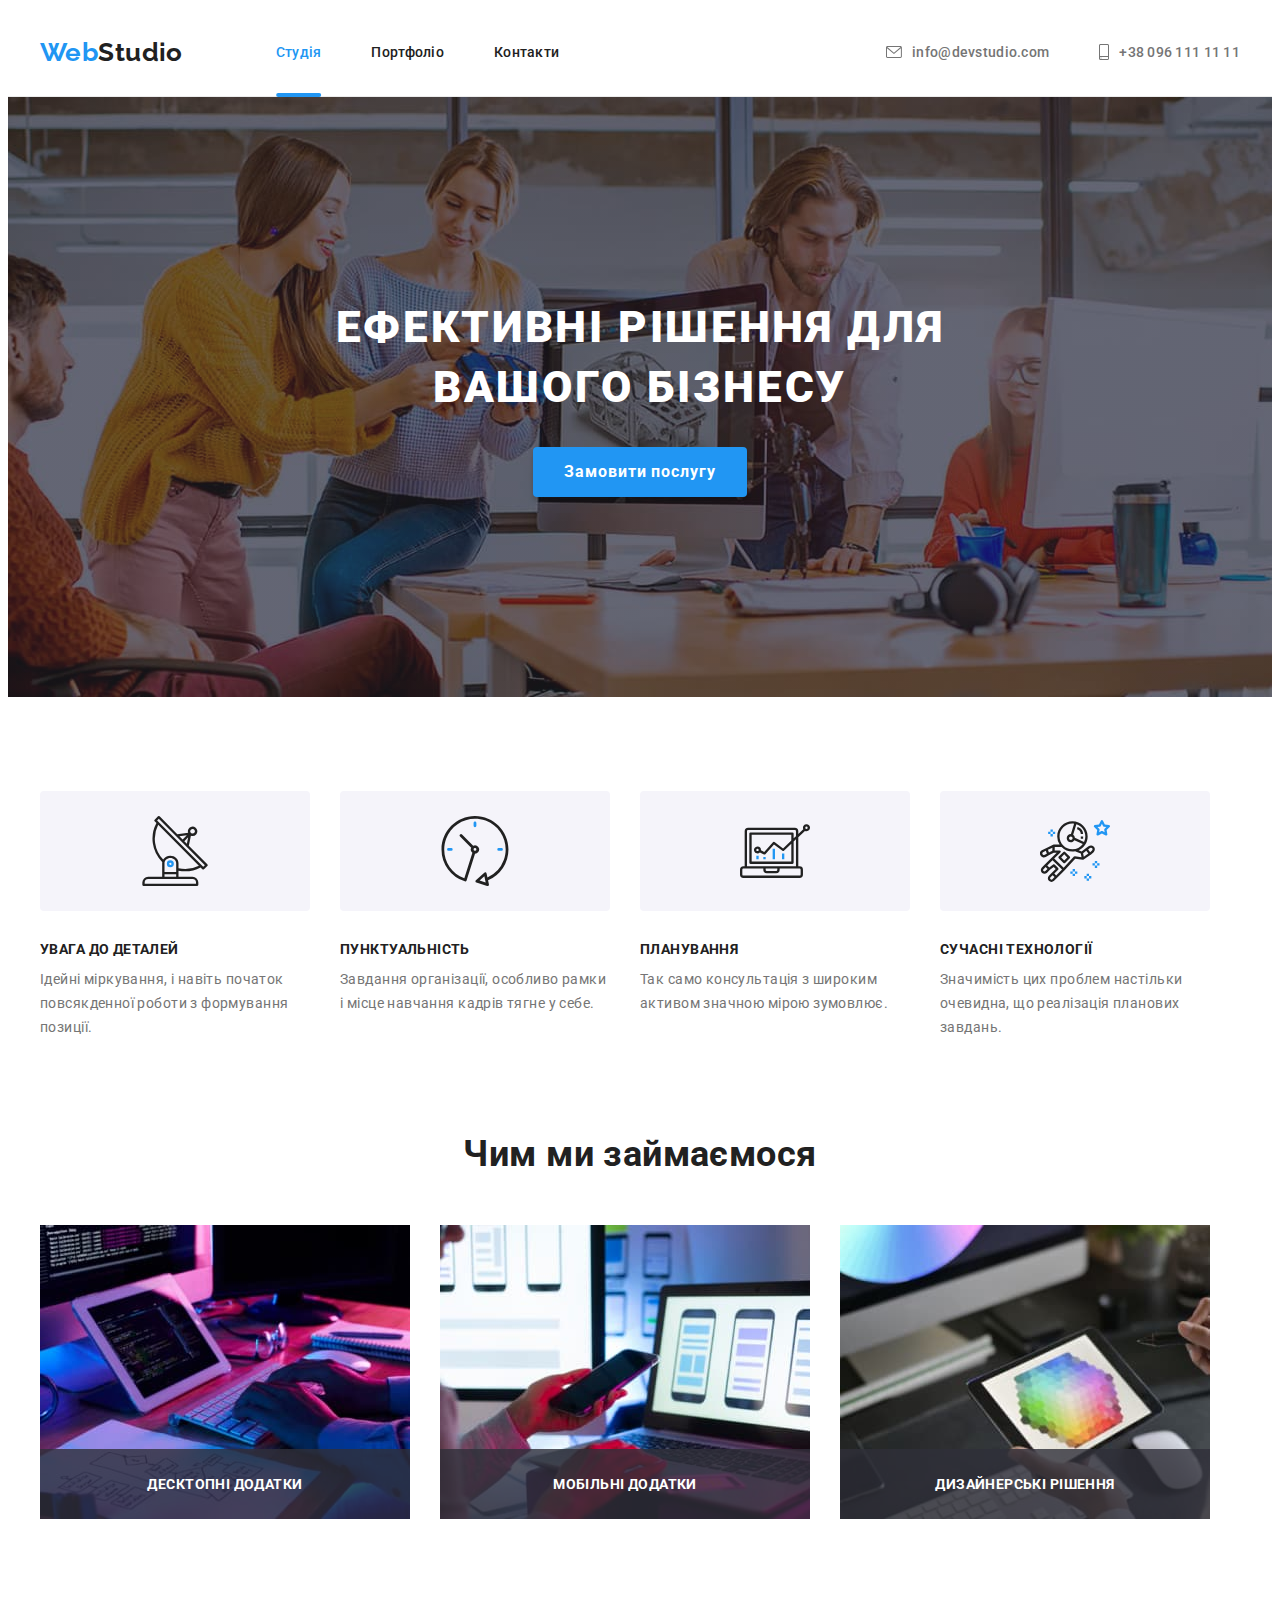
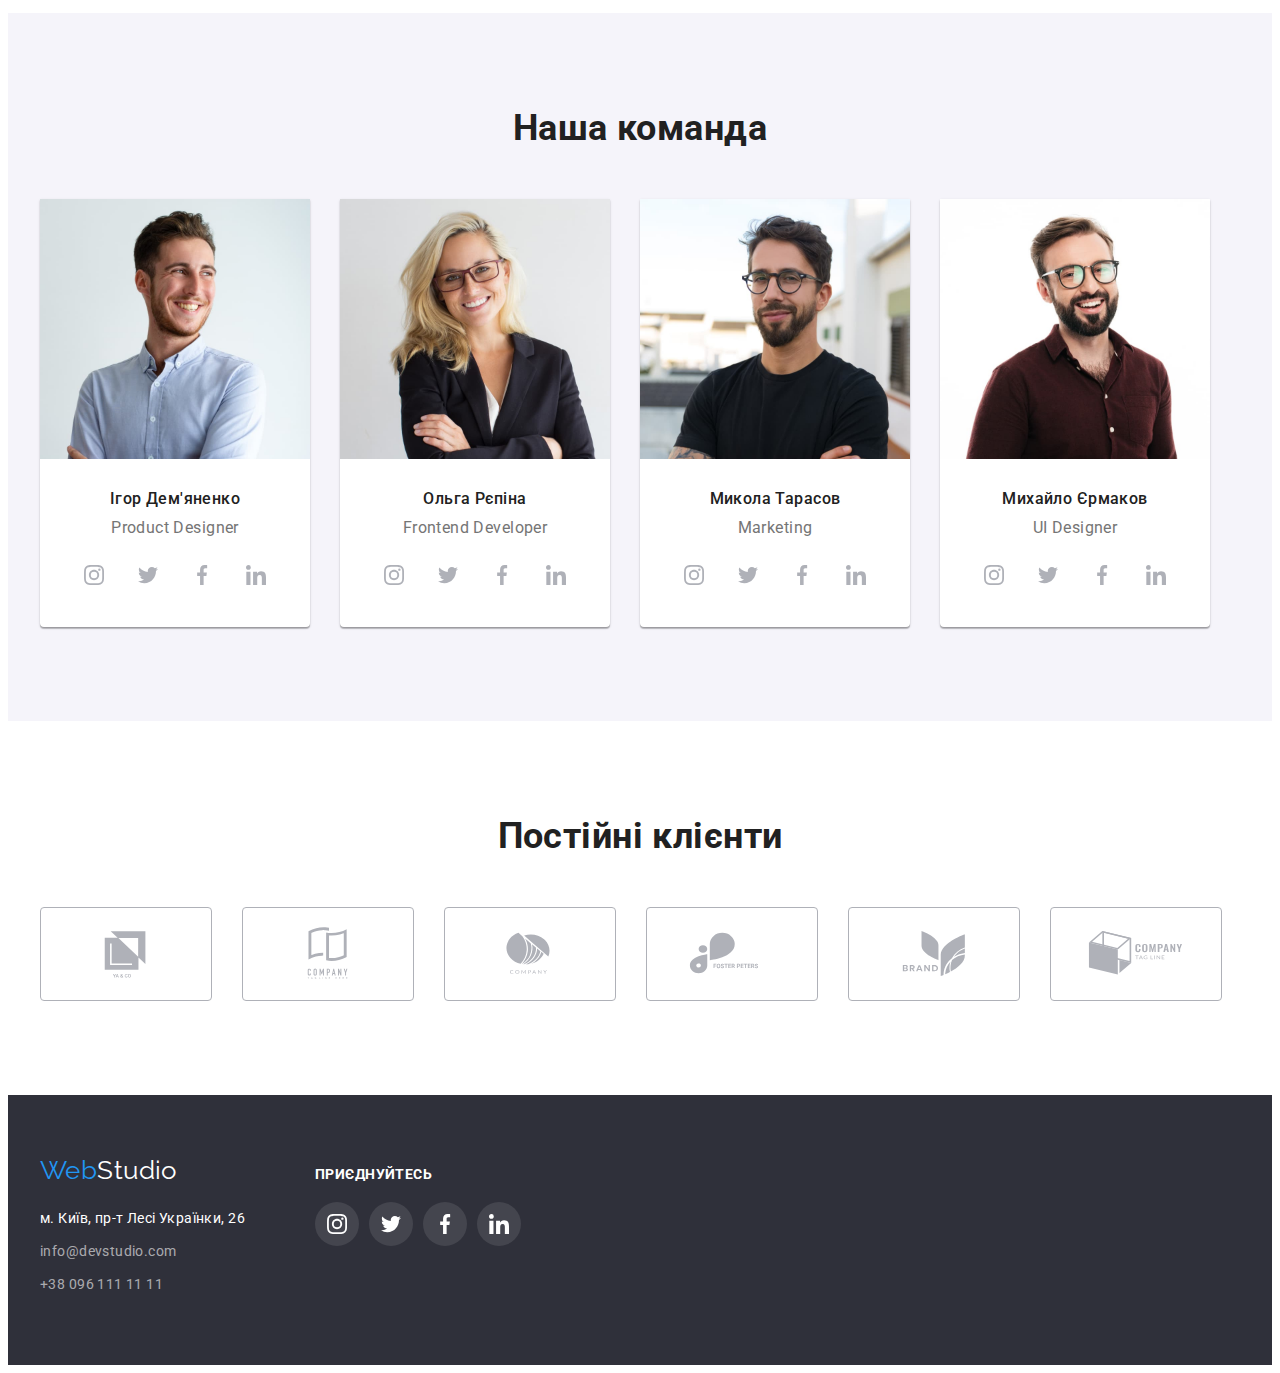
==== index.html @ 1e6fa910 "06hw" ====
<!DOCTYPE html>
<html lang="uk">
  <head>
    <meta charset="UTF-8" />
    <meta http-equiv="X-UA-Compatible" content="IE=edge" />
    <meta name="viewport" content="width=device-width, initial-scale=1.0" />
    <title>WebStudio</title>
    <link rel="preconnect" href="https://fonts.googleapis.com" />
    <link rel="preconnect" href="https://fonts.gstatic.com" crossorigin />
    <link
      href="https://fonts.googleapis.com/css2?family=Montserrat:wght@400;500;600&family=Raleway:wght@700&family=Roboto:wght@400;500;700;900&display=swap"
      rel="stylesheet"
    />
    <!---Modern-normalize---->
    <link
      rel="stylesheet"
      href="https://cdnjs.cloudflare.com/ajax/libs/modern-normalize/1.1.0/modern-normalize.min.css"
      integrity="sha512-wpPYUAdjBVSE4KJnH1VR1HeZfpl1ub8YT/NKx4PuQ5NmX2tKuGu6U/JRp5y+Y8XG2tV+wKQpNHVUX03MfMFn9Q=="
      crossorigin="anonymous"
      referrerpolicy="no-referrer"
    />
    <!----Castom styles---->
    <link rel="stylesheet" href="./css/style.css" />
  </head>
  <body>
    <header class="header">
      <div class="header-container container">
        <nav class="nav-container">
          <a href="./index.html" class="logo link">Web<span class="logo-header">Studio</span></a>
          <ul class="nav-header list">
            <li class="nav-item">
              <a href="./index.html" class="nav-link link alert">Студія</a>
            </li>
            <li class="nav-item"><a href="./portfolio.html" class="nav-link link">Портфоліо</a></li>
            <li class="nav-item"><a href="" class="nav-link link">Контакти</a></li>
          </ul>
        </nav>

        <ul class="nav-header list">
          <li>
            <a href="mailto:info@devstudio.com" class="contact-nav link link"
              ><svg class="header-icon" width="16" height="12">
                <use href="./images/icons.svg#icon-envelope-hover"></use></svg
              >info@devstudio.com</a
            >
          </li>
          <li>
            <a href="tel:+380961111111" class="contact-nav link"
              ><svg class="header-icon" width="10" height="16">
                <use href="./images/icons.svg#icon-smartphone"></use></svg
              >+38 096 111 11 11</a
            >
          </li>
        </ul>
      </div>
    </header>
    <main>
      <section class="section hero">
        <div class="container">
          <h1 class="hero-h">Ефективні рішення для вашого бізнесу</h1>
          <button type="button" class="header-btn" data-modal-open>Замовити послугу</button>
        </div>
      </section>
      <section class="section featore">
        <div class="container">
          <h2 hidden>особливості</h2>
          <ul class="featore-list list">
            <li>
              <div class="featore-svg-container">
                <svg class="featore-icon" width="70" height="70">
                  <use href="./images/icons.svg#icon-antenna-1"></use>
                </svg>
              </div>
              <h3 class="featore-title">УВАГА ДО ДЕТАЛЕЙ</h3>
              <p class="featore-text">
                Ідейні міркування, і навіть початок повсякденної роботи з формування позиції.
              </p>
            </li>
            <li>
              <div class="featore-svg-container">
                <svg class="featore-icon" width="70" height="70">
                  <use href="./images/icons.svg#icon-clock-1"></use>
                </svg>
              </div>
              <h3 class="featore-title">ПУНКТУАЛЬНІСТЬ</h3>
              <p class="featore-text">
                Завдання організації, особливо рамки і місце навчання кадрів тягне у себе.
              </p>
            </li>
            <li>
              <div class="featore-svg-container">
                <svg class="featore-icon" width="70" height="70">
                  <use href="./images/icons.svg#icon-diagram-1"></use>
                </svg>
              </div>
              <h3 class="featore-title">ПЛАНУВАННЯ</h3>
              <p class="featore-text">
                Так само консультація з широким активом значною мірою зумовлює.
              </p>
            </li>
            <li>
              <div class="featore-svg-container">
                <svg class="featore-icon" width="70" height="70">
                  <use href="./images/icons.svg#icon-astronaut-1"></use>
                </svg>
              </div>
              <h3 class="featore-title">СУЧАСНІ ТЕХНОЛОГІЇ</h3>
              <p class="featore-text">
                Значимість цих проблем настільки очевидна, що реалізація планових завдань.
              </p>
            </li>
          </ul>
        </div>
      </section>
      <section class="section about">
        <div class="container">
          <h2 class="section-title">Чим ми займаємося</h2>
          <ul class="nav-list list">
            <li class="section-gallery">
              <img src="./images/box1.jpg" alt="фото1комп" width="370" height="294" />
              <div class="overlay-list">
              <p class="overlay-team">Десктопні додатки</p>
              </div>
            </li>
            <li class="section-gallery">
              <img src="./images/box2.jpg" alt="фото2комп+телеф" width="370" height="294" />
              <div class="overlay-list">
                <p class="overlay-team">Мобільні додатки</p>
              </div>
            </li>
            <li class="section-gallery">
              <img src="./images/box3.jpg" alt="фото3планшет" width="370" height="294" />
              <div class="overlay-list">
              <p class="overlay-team">Дизайнерські рішення</p>
              </div>
            </li>
          </ul>
        </div>
      </section>
      <section class="section team">
        <div class="container">
          <h2 class="section-title">Наша команда</h2>
          <ul class="nav-list list">
            <li class="team-nav">
              <img src="./images/img2.jpg" alt="команда1ч" width="270" height="260" />
              <div class="team-list-text">
                <h3 class="team-title">Ігор Дем'яненко</h3>
                <p class="team-text" lang="en">Product Designer</p>
                <ul class="social list">
                  <li class="social-item">
                    <a
                      class="social-link link"
                      href=""
                      target="_blank"
                      rel="noopener noreferrer"
                      aria-label="іконка instagram"
                    >
                      <svg class="team-icon" width="20" height="20">
                        <use href="./images/icons.svg#icon-instagram-2"></use>
                      </svg>
                    </a>
                  </li>
                  <li class="social-item">
                    <a
                      class="social-link link"
                      href=""
                      target="_blank"
                      rel="noopener noreferrer"
                      aria-label="іконка twitter"
                    >
                      <svg class="team-icon" width="20" height="20">
                        <use href="./images/icons.svg#icon-twitter-1"></use>
                      </svg>
                    </a>
                  </li>
                  <li class="social-item">
                    <a
                      class="social-link link"
                      href=""
                      target="_blank"
                      rel="noopener noreferrer"
                      aria-label="іконка facebook"
                    >
                      <svg class="team-icon" width="20" height="20">
                        <use href="./images/icons.svg#icon-facebook-1"></use>
                      </svg>
                    </a>
                  </li>
                  <li class="social-item">
                    <a
                      class="social-link link"
                      href=""
                      target="_blank"
                      rel="noopener noreferrer"
                      aria-label="іконка linkedin"
                    >
                      <svg class="team-icon" width="20" height="20">
                        <use href="./images/icons.svg#icon-linkedin-1"></use>
                      </svg>
                    </a>
                  </li>
                </ul>
              </div>
            </li>
            <li class="team-nav">
              <img src="./images/img1.jpg" alt="комана2ж" width="270" height="260" />
              <div class="team-list-text">
                <h3 class="team-title">Ольга Рєпіна</h3>
                <p class="team-text" lang="en">Frontend Developer</p>
                <ul class="social list">
                  <li class="social-item">
                    <a
                      class="social-link link"
                      href=""
                      target="_blank"
                      rel="noopener noreferrer"
                      aria-label="іконка instagram"
                    >
                      <svg class="team-icon" width="20" height="20">
                        <use href="./images/icons.svg#icon-instagram-2"></use>
                      </svg>
                    </a>
                  </li>
                  <li class="social-item">
                    <a
                      class="social-link link"
                      href=""
                      target="_blank"
                      rel="noopener noreferrer"
                      aria-label="іконка twitter"
                    >
                      <svg class="team-icon" width="20" height="20">
                        <use href="./images/icons.svg#icon-twitter-1"></use>
                      </svg>
                    </a>
                  </li>
                  <li class="social-item">
                    <a
                      class="social-link link"
                      href=""
                      target="_blank"
                      rel="noopener noreferrer"
                      aria-label="іконка facebook"
                    >
                      <svg class="team-icon" width="20" height="20">
                        <use href="./images/icons.svg#icon-facebook-1"></use>
                      </svg>
                    </a>
                  </li>
                  <li class="social-item">
                    <a
                      class="social-link link"
                      href=""
                      target="_blank"
                      rel="noopener noreferrer"
                      aria-label="іконка linkedin"
                    >
                      <svg class="team-icon" width="20" height="20">
                        <use href="./images/icons.svg#icon-linkedin-1"></use>
                      </svg>
                    </a>
                  </li>
                </ul>
              </div>
            </li>
            <li class="team-nav">
              <img src="./images/img3.jpg" alt="команда3ч" width="270" height="260" />
              <div class="team-list-text">
                <h3 class="team-title">Микола Тарасов</h3>
                <p class="team-text" lang="en">Marketing</p>
                <ul class="social list">
                  <li class="social-item">
                    <a
                      class="social-link link"
                      href=""
                      target="_blank"
                      rel="noopener noreferrer"
                      aria-label="іконка instagram"
                    >
                      <svg class="team-icon" width="20" height="20">
                        <use href="./images/icons.svg#icon-instagram-2"></use>
                      </svg>
                    </a>
                  </li>
                  <li class="social-item">
                    <a
                      class="social-link link"
                      href=""
                      target="_blank"
                      rel="noopener noreferrer"
                      aria-label="іконка twitter"
                    >
                      <svg class="team-icon" width="20" height="20">
                        <use href="./images/icons.svg#icon-twitter-1"></use>
                      </svg>
                    </a>
                  </li>
                  <li class="social-item">
                    <a
                      class="social-link link"
                      href=""
                      target="_blank"
                      rel="noopener noreferrer"
                      aria-label="іконка facebook"
                    >
                      <svg class="team-icon" width="20" height="20">
                        <use href="./images/icons.svg#icon-facebook-1"></use>
                      </svg>
                    </a>
                  </li>
                  <li class="social-item">
                    <a
                      class="social-link link"
                      href=""
                      target="_blank"
                      rel="noopener noreferrer"
                      aria-label="іконка linkedin"
                    >
                      <svg class="team-icon" width="20" height="20">
                        <use href="./images/icons.svg#icon-linkedin-1"></use>
                      </svg>
                    </a>
                  </li>
                </ul>
              </div>
            </li>
            <li class="team-nav">
              <img src="./images/img.jpg" alt="команда4ч" width="270" height="260" />
              <div class="team-list-text">
                <h3 class="team-title">Михайло Єрмаков</h3>
                <p class="team-text" lang="en">UI Designer</p>
                <ul class="social list">
                  <li class="social-item">
                    <a
                      class="social-link link"
                      href=""
                      target="_blank"
                      rel="noopener noreferrer"
                      aria-label="іконка instagram"
                    >
                      <svg class="team-icon" width="20" height="20">
                        <use href="./images/icons.svg#icon-instagram-2"></use>
                      </svg>
                    </a>
                  </li>
                  <li class="social-item">
                    <a
                      class="social-link link"
                      href=""
                      target="_blank"
                      rel="noopener noreferrer"
                      aria-label="іконка twitter"
                    >
                      <svg class="team-icon" width="20" height="20">
                        <use href="./images/icons.svg#icon-twitter-1"></use>
                      </svg>
                    </a>
                  </li>
                  <li class="social-item">
                    <a
                      class="social-link link"
                      href=""
                      target="_blank"
                      rel="noopener noreferrer"
                      aria-label="іконка facebook"
                    >
                      <svg class="team-icon" width="20" height="20">
                        <use href="./images/icons.svg#icon-facebook-1"></use>
                      </svg>
                    </a>
                  </li>
                  <li class="social-item">
                    <a
                      class="social-link link"
                      href=""
                      target="_blank"
                      rel="noopener noreferrer"
                      aria-label="іконка linkedin"
                    >
                      <svg class="team-icon" width="20" height="20">
                        <use href="./images/icons.svg#icon-linkedin-1"></use>
                      </svg>
                    </a>
                  </li>
                </ul>
              </div>
            </li>
          </ul>
        </div>
      </section>
      <section class="constant">
        <div class="container">
          <h2 class="constant-title">Постійні клієнти</h2>
          <ul class="constant-list list">
            <li class="item">
              <a
                href=""
                class="constant-link link"
                target="_blank"
                rel="noopener noreferrer"
                aria-label="іконка YA & CO"
                ><svg class="constant-icon" width="106" height="60">
                  <use href="./images/icons.svg#icon-Logo-1"></use></svg
              ></a>
            </li>
            <li class="item">
              <a
                href=""
                class="constant-link link"
                target="_blank"
                rel="noopener noreferrer"
                aria-label="іконка company"
                ><svg class="constant-icon" width="106" height="60">
                  <use href="./images/icons.svg#icon-Logo-2"></use></svg
              ></a>
            </li>
            <li class="item">
              <a
                href=""
                class="constant-link link"
                target="_blank"
                rel="noopener noreferrer"
                aria-label="іконка company"
                ><svg class="constant-icon" width="106" height="60">
                  <use href="./images/icons.svg#icon-Logo-3"></use></svg
              ></a>
            </li>
            <li class="item">
              <a
                href=""
                class="constant-link link"
                target="_blank"
                rel="noopener noreferrer"
                aria-label="іконка FOSTER PETERS"
                ><svg class="constant-icon" width="106" height="60">
                  <use href="./images/icons.svg#icon-Logo-4"></use></svg
              ></a>
            </li>
            <li class="item">
              <a
                href=""
                class="constant-link link"
                target="_blank"
                rel="noopener noreferrer"
                aria-label="іконка brand"
                ><svg class="constant-icon" width="106" height="60">
                  <use href="./images/icons.svg#icon-Logo-5"></use></svg
              ></a>
            </li>
            <li class="item">
              <a
                href=""
                class="constant-link link"
                target="_blank"
                rel="noopener noreferrer"
                aria-label="іконка company"
                ><svg class="constant-icon" width="106" height="60">
                  <use href="./images/icons.svg#icon-Logo-6"></use></svg
              ></a>
            </li>
          </ul>
        </div>
      </section>
    </main>

    <footer class="footer">
      <div class="container footer-container">
        <div class="footer-left-container">
        <a class="footer-logo link" href="./index.html"
          >Web<span class="logo-footer">Studio</span></a>
        <address>
          <ul class="list list-footer">
            <li class="footre-items">
              <a
                class="contact-gps link"
                href="https://www.google.com/maps/place/%D0%B1%D1%83%D0%BB.+%D0%9B%D0%B5%D1%81%D0%B8+%D0%A3%D0%BA%D1%80%D0%B0%D0%B8%D0%BD%D0%BA%D0%B8,+26,+%D0%9A%D0%B8%D0%B5%D0%B2,+02000/@50.4265807,30.5361971,17z/data=!3m1!4b1!4m5!3m4!1s0x40d4cf0e033ecbe9:0x57a4dffefec77da0!8m2!3d50.4265807!4d30.5383858"
                target="_blank"
                rel="noopener noreferrer"
                >м. Київ, пр-т Лесі Українки, 26</a
              >
            </li>
            <li class="footre-items">
              <a href="mailto:info@devstudio.com" class="contact-link link">info@devstudio.com</a>
            </li>
            <li class="footre-items">
              <a href="tel:+380961111111" class="contact-link link">+38 096 111 11 11</a>
            </li>
          </ul>
          </div>
          <div class="footer-nav">
            <p class="text">ПРИЄДНУЙТЕСЬ</p>
            <ul class="list footer-social">
              <li class="social-box">
                <a
                  class="social-nav link"
                  href=""
                  target="_blank"
                  rel="noopener noreferrer"
                  aria-label="іконка instagram"
                >
                  <svg class="footer-team-icon" width="20" height="20">
                    <use href="./images/icons.svg#icon-instagram-2"></use>
                  </svg>
                </a>
              </li>
              <li class="social-box">
                <a
                  class="social-nav link"
                  href=""
                  target="_blank"
                  rel="noopener noreferrer"
                  aria-label="іконка twitter"
                >
                  <svg class="footer-team-icon" width="20" height="20">
                    <use href="./images/icons.svg#icon-twitter-1"></use>
                  </svg>
                </a>
              </li>
              <li class="social-box">
                <a
                  class="social-nav link"
                  href=""
                  target="_blank"
                  rel="noopener noreferrer"
                  aria-label="іконка facebook"
                >
                  <svg class="footer-team-icon" width="20" height="20">
                    <use href="./images/icons.svg#icon-facebook-1"></use>
                  </svg>
                </a>
              </li>
              <li class="social-box">
                <a
                  class="social-nav link"
                  href=""
                  target="_blank"
                  rel="noopener noreferrer"
                  aria-label="іконка linkedin"
                >
                  <svg class="footer-team-icon" width="20" height="20">
                    <use href="./images/icons.svg#icon-linkedin-1"></use>
                  </svg>
                </a>
              </li>
            </ul>
            </address>
          </div>
      </div>
    </footer>

    <!---Modal-windov-->
    <div class="backdrop is-hidden" data-modal>
      <div class="modal">
        <button class="modal-btn" data-modal-close>
          <svg class="icon-modal" width="18" height="18">
            <use href="./images/icons.svg#icon-close-black"></use>
          </svg>
        </button>
        <strong>Залиште свої дані, ми вам передзвонимо</strong>
        <form class="modal-form" name="modal_form">
<div class="modal-form-group" role="group">
  <label class="modal-form-label" for="user_name">Ім'я</label>
  <div class="modal-form-wrapper">
    <input class="modal-form-field" type="text" name="user_name" id="user_name">
    <svg class="modal-form-icon" width="18" height="18">
      <use href="./images/icons.svg#icon-person-black-18dp-1"></use>
    </svg>
  </div>

   <label class="modal-form-label" for="user_phone">Телефон</label>
  <div class="modal-form-wrapper">
    <input class="modal-form-field" type="tel" name="user_phone" id="user_phone">
    <svg class="modal-form-icon" width="18" height="18">
      <use href="./images/icons.svg#icon-phone-black-18dp-1"></use>
    </svg>
  </div>

   <label class="modal-form-label" for="user_mail">Пошта</label>
  <div class="modal-form-wrapper">
    <input class="modal-form-field" type="text" name="user_mail" id="user_mail">
    <svg class="modal-form-icon" width="18" height="18">
      <use href="./images/icons.svg#icon-email-black-18dp-1"></use>
    </svg>
  </div>

   <label class="modal-form-label" for="user_message">Коментар</label>
 <textarea class="modal-form-message" name="user_message" id="user_message"  rows="6"></textarea>
</div>
<div role="group">
  <input class="modal-form-checkbox" type="checkbox" id="user_agreement">
  <label for="user_agreemen">Погоджуюся з розсилкою та приймаю <a href=""> Умови договору</a></label>
</div>
<button class="modal-form-btn" type="submit">Відправити</button>
        </form>
        </div>
    </div>
    <script src="./js/modal.js"></script>
  </body>
</html>
---- css/style.css ----
:root {
  --link-focus-color: #2196f3;
  --text-paragraf-color: #757575;
  --text-fon-white-color: #ffffff;
  --text-title-color: #212121;

  --indent: 30px;
  --items: 3;
}

body {
  font-family: 'Roboto', sans-serif;
  font-size: 14px;
  background-color: var(--text-fon-white-color);
  color: var(--text-title-color);
  letter-spacing: 0.03em;
}
/* ------------------card set---------------- */
.card-set {
  display: flex;
  flex-wrap: wrap;
  gap: var(--indent);
}
.card-set-indent {
  flex-basis: calc((100% - var(--indent) * (var(--items) - 1)) / var(--items));
}

/* ------------------reset start---------------- */
h1,
h2,
h3,
h4,
h5,
h6,
p,
ul {
  margin: 0;
}
.list {
  list-style: none;
  margin: 0;
  padding: 0;
}

.link {
  text-decoration: none;
  color: currentColor;
}
img {
  display: block;
  max-width: 100%;
  height: auto;
}
.container {
  width: 1200px;
  padding: 0 15px;
  margin: 0 auto;
}
.section {
  padding-top: 94px;
  padding-bottom: 94px;
}

/* ------------------reset end---------------- */

/* ------------------HAEDER---------------- */
.header-container {
  align-items: center;
  display: flex;
  justify-content: space-between;
}
.header {
  border-bottom: 1px solid #ececec;
}

.nav-list {
  display: flex;
  gap: 30px;
}
.nav-header {
  display: flex;
  gap: 50px;
}
.nav-container {
  display: flex;
  align-items: center;
}
.logo {
  margin-right: 93px;
  font-family: 'Raleway';
  font-weight: 700;
  font-size: 26px;
  line-height: calc(16 / 12);
  color: var(--link-focus-color);
}

.logo-header {
  color: var(--text-title-color);
}
.nav-item {
  font-weight: 500;
  line-height: 1.33;
  letter-spacing: 0.02em;
  color: var(--text-title-color);
}
.nav-link {
  position: relative;
  display: block;
  padding-top: 32px;
  padding-bottom: 32px;
  font-weight: 500;
  line-height: 1.33;
  letter-spacing: 0.02em;
  color: var(--text-title-color);
  transition-property: color;
  transition-duration: 250ms;
  transition-timing-function: cubic-bezier(0.4, 0, 0.2, 1);
}
.alert {
  color: var(--link-focus-color);
}
.nav-link::after {
  content: '';
  position: absolute;
  transform: translateX(-50%) scaleX(0.3);
  left: 50%;

  display: block;
  width: 100%;
  height: 4px;
  border-radius: 2px;
  bottom: -4px;

  background: var(--link-focus-color);
  opacity: 0;
  transition-property: var(--link-focus-color);
  transition-duration: 250ms;
  transition-timing-function: cubic-bezier(0.4, 0, 0.2, 1);
}
.nav-link:hover,
.nav-link:focus {
  color: var(--link-focus-color);
}
.nav-link:hover:after,
.nav-link:focus:after {
  transform: translateX(-50%) scaleX(1);
  opacity: 1;
}
.contact-nav {
  display: flex;
  align-items: center;
  font-weight: 500;
  line-height: calc(24 / 14);
  letter-spacing: 0.02em;
  text-decoration: none;
  color: var(--text-paragraf-color);
  padding-top: 32px;
  padding-bottom: 32px;
  transition-property: color;
  transition-duration: 250ms;
  transition-timing-function: cubic-bezier(0.4, 0, 0.2, 1);
}

.contact-nav:hover,
.contact-nav:focus {
  color: var(--link-focus-color);
}
.alert::after {
  color: var(--link-focus-color);

  position: absolute;
  transform: translateX(-50%);
  left: 50%;

  display: block;
  width: 100%;
  height: 4px;
  border-radius: 2px;
  bottom: -4px;

  background: var(--link-focus-color);
  opacity: 1;
}
.header-icon {
  margin-right: 10px;
  fill: currentColor;
}
/* ------------------HAEDER---------------- */

/* ------------------hero---------------- */
.hero {
  padding-top: 200px;
  padding-bottom: 200px;
  background-image: linear-gradient(to right, rgba(47, 48, 58, 0.4), rgba(47, 48, 58, 0.4)),
    url(../images/Img\ 10.jpg);
  background-position: center;
  background-repeat: no-repeat;
  background-color: rgba(47, 48, 58, 0.4);
  max-width: 1600px;
  margin: 0 auto;
}
.hero-h {
  margin: 0 auto;
  text-align: center;
  width: 696px;
  margin-bottom: 30px;
  font-weight: 900;
  font-size: 44px;
  line-height: calc(60 / 44);
  text-align: center;
  letter-spacing: 0.06em;
  text-transform: uppercase;
  color: var(--text-fon-white-color);
}
.header-btn {
  display: block;
  margin: 0 auto;
  align-items: center;
  padding: 5px 31px;
  font-family: inherit;
  font-weight: 700;
  font-size: 16px;
  line-height: calc(30 / 12);
  letter-spacing: 0.06em;
  color: var(--text-fon-white-color);
  cursor: pointer;
  background-color: var(--link-focus-color);
  box-shadow: 0px 4px 4px rgba(0, 0, 0, 0.15);
  border-radius: 4px;
  border: none;
  cursor: pointer;
}

/* ------------------hero---------------- */

/* ------------------featore ---------------- */

.featore {
  padding-bottom: 0px;
}
.featore-list {
  display: flex;
  gap: 30px;
}
.featore-title {
  margin-bottom: 10px;
  width: 270px;
  line-height: calc(16 / 14);
  text-transform: uppercase;
  font-size: 14px;
  color: var(--text-title-color);
}
.featore-text {
  width: 270px;
  line-height: calc(24 / 14);
  color: var(--text-paragraf-color);
}
.featore-svg-container {
  display: flex;
  justify-content: center;
  align-items: center;
  height: 120px;
  margin-bottom: 30px;
  background: #f5f4fa;
  border-radius: 4px;
}

/* ------------------featore ---------------- */

/* -----------------section-title ---------------- */

.nav-list {
  gap: 30px;
}
.section-title {
  margin-bottom: 50px;
  font-size: 36px;
  line-height: calc(42 / 36);
  text-align: center;
  color: var(--text-title-color);
}
.section-gallery {
  position: relative;
}
.overlay-list {
  position: absolute;
  width: 100%;
  height: 70px;
  bottom: 0;

  background: rgba(47, 48, 58, 0.8);
}
.overlay-team {
  padding-top: 27px;
  padding-bottom: 27px;
  font-weight: 700;
  font-size: 14px;
  line-height: calc(16 / 14);
  text-align: center;
  text-transform: uppercase;
  color: var(--text-fon-white-color);
}
/* ------------------section-title---------------- */

/* ------------------team ---------------- */
.team-list-text {
  padding-top: 30px;
  padding-bottom: 30px;
}
.team-title {
  margin-bottom: 10px;
  justify-content: center;
  font-weight: 500;
  font-size: 16px;
  line-height: calc(19 / 16);
  text-align: center;
  color: var(--text-title-color);
}
.team-text {
  justify-content: center;
  font-size: 16px;
  line-height: calc(19 / 16);
  text-align: center;
  color: var(--text-paragraf-color);
}
.team-nav {
  background: #ffffff;

  box-shadow: 0px 1px 3px rgba(0, 0, 0, 0.12), 0px 1px 1px rgba(0, 0, 0, 0.14),
    0px 2px 1px rgba(0, 0, 0, 0.2);
  border-radius: 0px 0px 4px 4px;
}
.team {
  background: #f5f4fa;
}
.social {
  display: flex;
  justify-content: center;
  align-items: center;
  gap: 10px;
  margin-top: 16px;
}
.social-link {
  display: flex;
  align-items: center;
  justify-content: center;
  width: 44px;
  height: 44px;
  border-radius: 50%;
  color: #afb1b8;
  background-color: var(--text-fon-white-color);
  outline: none;
  transition-property: color, background-color;
  transition-duration: 250ms;
  transition-timing-function: cubic-bezier(0.4, 0, 0.2, 1);
}
.team-icon {
  fill: currentColor;
}
.social-link:hover,
.social-link:focus {
  color: var(--text-fon-white-color);
  background-color: var(--link-focus-color);
}
/* ------------------team ---------------- */
/* -----------------constant ---------------- */
.constant {
  padding: 94px 0;
}
.constant-title {
  margin-bottom: 50px;
  font-size: 36px;
  line-height: calc(42 / 36);
  text-align: center;
  color: var(--text-title-color);
}
.constant-list {
  display: flex;
  gap: 30px;
}
.constant-link {
  display: flex;
  justify-content: center;
  align-items: center;
  width: 100%;
  height: 100%;
  width: 170px;
  height: 92px;
  color: #afb1b8;
  border: 1px solid #afb1b8;
  border-radius: 4px;
  transition-property: color, border;
  transition-duration: 250ms, 250ms;
  transition-timing-function: cubic-bezier(0.4, 0, 0.2, 1);
}
.constant-icon {
  fill: currentColor;
}

.constant-link:hover,
.constant-link:focus {
  border: 1px solid var(--link-focus-color);
  color: var(--link-focus-color);
}
/* -----------------constant ---------------- */

/* ------------------footer---------------- */
.footer {
  padding-top: 60px;
  padding-bottom: 60px;
  background-color: #2f303a;
}

.footer-left-container {
  margin-right: 70px;
}

.footer-logo {
  display: block;
  margin-bottom: 20px;
  font-family: 'Raleway';
  font-size: 26px;
  line-height: calc(31 / 26);
  color: var(--link-focus-color);
}
.logo-footer {
  width: 145px;
  color: var(--text-fon-white-color);
}
.footre-items {
  margin-bottom: 9px;
}

.contact-gps {
  display: block;
  font-style: normal;
  line-height: 24px;
  color: var(--text-fon-white-color);
}
.contact-link {
  display: block;
  font-style: normal;
  line-height: calc(24 / 14);
  text-decoration: none;
  color: rgba(255, 255, 255, 0.6);
  transition-property: color;
  transition-duration: 250ms;
  transition-timing-function: cubic-bezier(0.4, 0, 0.2, 1);
}
.contact-link:hover,
.contact-link:focus {
  color: var(--link-focus-color);
}
.text {
  margin-bottom: 20px;
  display: flex;
  font-weight: 700;
  font-size: 14px;
  line-height: calc(16 / 14);
  text-transform: uppercase;
  color: var(--text-fon-white-color);
  font-style: normal;
}
.social-nav {
  display: flex;
  justify-content: center;
  align-items: center;
  width: 100%;
  height: 100%;
  border-radius: 50%;
  outline: none;
  color: var(--text-fon-white-color);
  background: rgba(255, 255, 255, 0.1);
  transition-property: background-color;
  transition-duration: 250ms;
  transition-timing-function: cubic-bezier(0.4, 0, 0.2, 1);
}
.social-box {
  width: 44px;
  height: 44px;
}
.footer-team-icon {
  fill: currentColor;
}
.footer-social {
  display: flex;
  justify-content: center;
  align-items: center;
  gap: 10px;
}
.footer-container {
  display: flex;
  align-items: baseline;
}
.social-nav:hover,
.social-nav:focus {
  color: var(--text-fon-white-color);
  background-color: #2196f3;
}

/* ------------------footer---------------- */

/* ------------------Modal-windov---------------- */
.backdrop {
  position: fixed;
  width: 100%;
  height: 100%;
  left: 0;
  top: 0;
  background-color: rgba(0, 0, 0, 0, 0.2);
  backdrop-filter: blur(2px);
  transition-property: opacity, visibility;
  transition-duration: 250ms;
  transition-timing-function: cubic-bezier(0.4, 0, 0.2, 1);
}
.backdrop.is-hidden {
  opacity: 0;
  visibility: hidden;
  pointer-events: none;
}
.modal {
  position: absolute;
  top: 50%;
  left: 50%;
  transform: translateX(-50%) translateY(-50%);

  width: 528px;
  min-height: 581px;
  background: var(--text-fon-white-color);
  box-shadow: 0px 1px 3px rgba(0, 0, 0, 0.12), 0px 1px 1px rgba(0, 0, 0, 0.14),
    0px 2px 1px rgba(0, 0, 0, 0.2);
  border-radius: 4px;
}
.backdrop.is-hidden .modal {
  opacity: 0;
  transform: translateX(-50%) translateY(-70%);
}
.modal-btn {
  position: absolute;
  top: 8px;
  right: 8px;

  padding: 0;
  display: inline-flex;
  align-items: center;
  justify-content: center;
  width: 30px;
  height: 30px;
  border-radius: 50%;
  background: var(--text-fon-white-color);
  border: 1px solid rgba(0, 0, 0, 0.1);
  cursor: pointer;
}
.icon-modal {
  fill: currentColor;
}

/* ------------------Modal-windov---------------- */

/* ------------------portfolio-hero---------------- */

.portfolio-btn {
  min-width: 23px;
  min-height: 38px;

  display: inline-block;
  padding: 6px 25px;
  font-family: inherit;
  font-weight: 500;
  font-size: 16px;
  line-height: calc(26 / 16);
  text-align: center;
  color: var(--text-title-color);
  border-radius: 4px;
  cursor: pointer;
  border: none;
  transition-property: color, background-color, box-shadow;
  transition-duration: 250ms;
  transition-timing-function: cubic-bezier(0.4, 0, 0.2, 1);
}
.portfolio-btn:hover,
.portfolio-btn:focus {
  color: var(--text-fon-white-color);
  background-color: var(--link-focus-color);
  box-shadow: 0px 3px 1px rgba(0, 0, 0, 0.1), 0px 1px 2px rgba(0, 0, 0, 0.08),
    0px 2px 2px rgba(0, 0, 0, 0.12);
}
.portfolio-list {
  display: flex;
  gap: 8px;
  justify-content: center;
  margin-bottom: 50px;
}
.progecr-list {
  display: flex;
  flex-wrap: wrap;
  gap: 30px;
}

/* ------------------progecr---------------- */
.progecr-list-text {
  background: var(--text-fon-white-color);
  border: 1px solid #eeeeee;
  border-top: none;
  padding: 20px 24px;
}
.team-thumb {
  position: relative;
  overflow: hidden;
}
.overlay {
  position: absolute;
  top: 0;
  left: 0;
  transform: translateY(100%);
  opacity: 0;

  width: 370px;
  height: 294px;
  padding-top: 63px;
  padding-bottom: 63px;
  padding-left: 24px;
  padding-right: 24px;
  display: flex;
  align-items: center;

  font-size: 18px;
  line-height: calc(28 / 18);
  letter-spacing: 0.03em;
  color: var(--text-fon-white-color);
  background-color: rgba(33, 150, 243, 0.9);

  transition-property: transform, opacity;
  transition-duration: 250ms;
  transition-timing-function: cubic-bezier(0.4, 0, 0.2, 1);
  user-select: none;
}
.progect-box:hover .overlay {
  transform: translateY(0);
  opacity: 1;
}
.project-title {
  margin-bottom: 4px;
  font-size: 18px;
  line-height: calc(36 / 18);
  letter-spacing: 0.06em;
  color: var(--text-title-color);
}
.project-teax {
  font-size: 16px;
  line-height: calc(30 / 16);
  color: var(--text-paragraf-color);
}
.progect-box {
  display: block;
  text-decoration: none;
  transition-property: box-shadow;
  transition-duration: 250ms;
  transition-timing-function: cubic-bezier(0.4, 0, 0.2, 1);
}
.progect-box:hover,
.progect-box:focus {
  box-shadow: 0px 1px 1px rgba(0, 0, 0, 0.12), 0px 4px 4px rgba(0, 0, 0, 0.06),
    1px 4px 6px rgba(0, 0, 0, 0.16);
}
/* ------------------progecr---------------- */
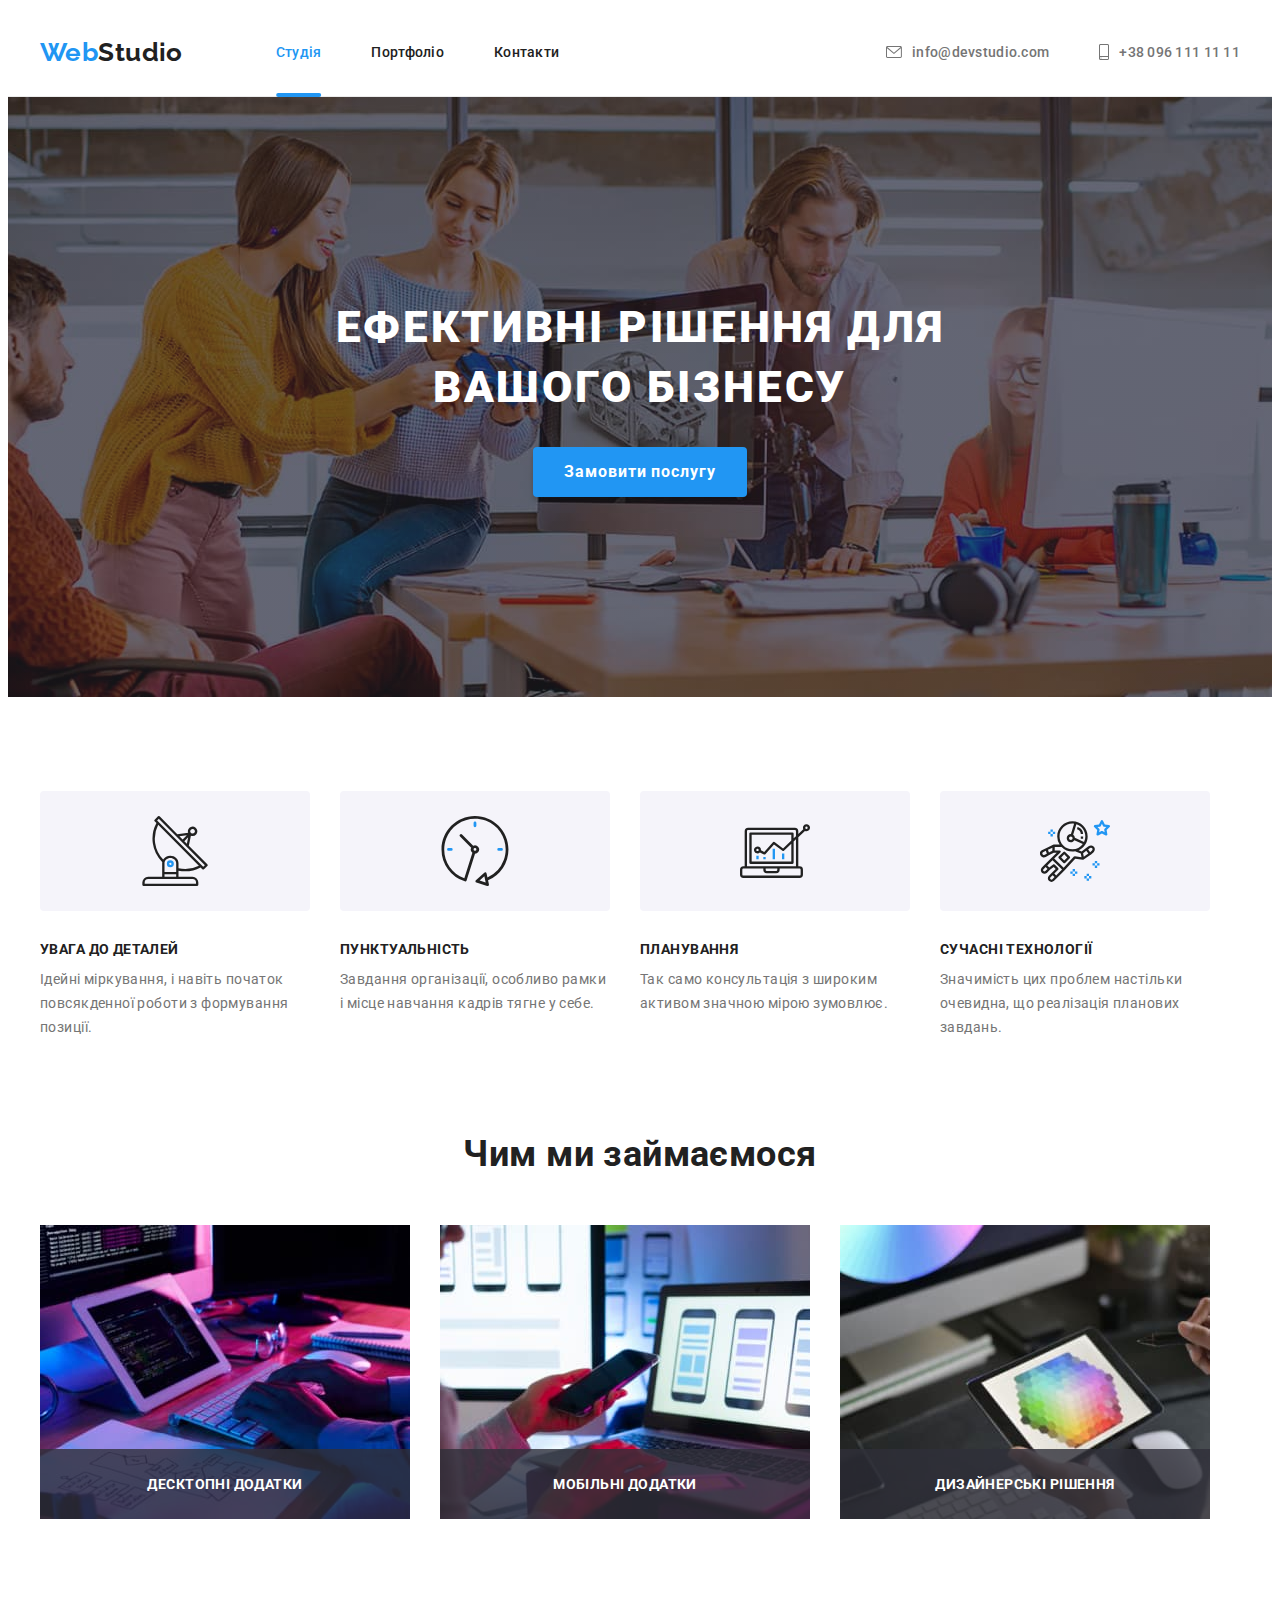
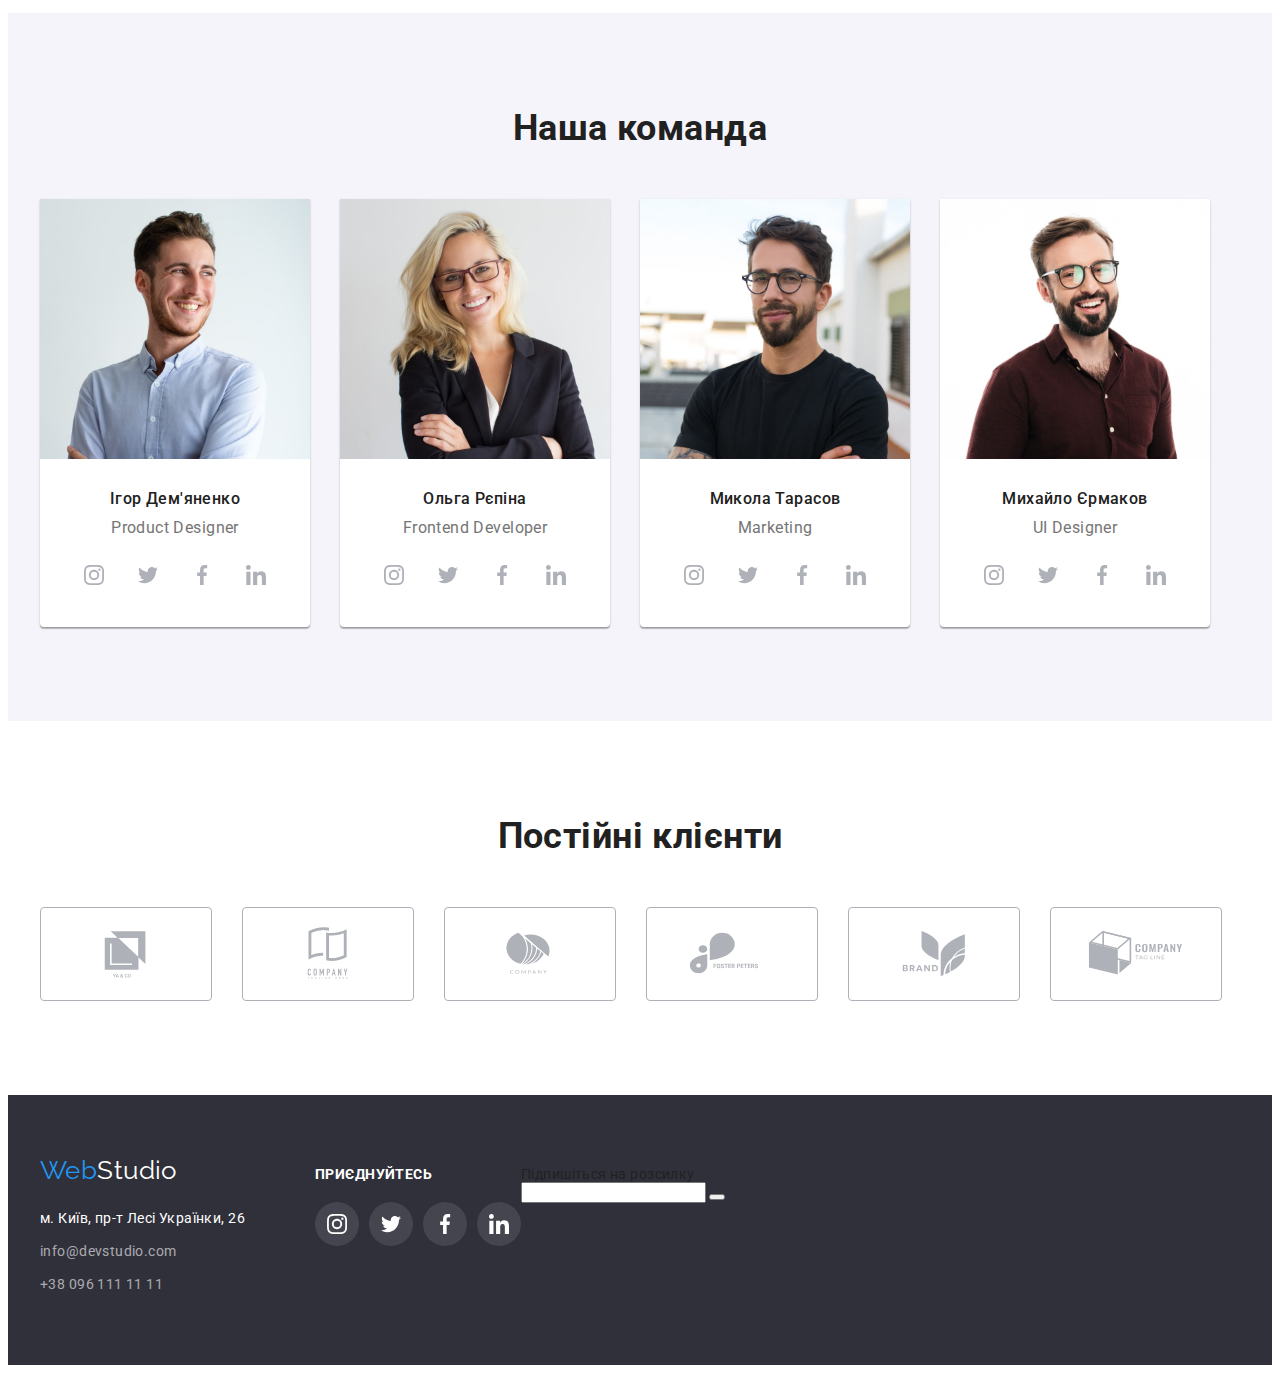
==== commit 8e4e4435: "06hw" ====
--- a/index.html
+++ b/index.html
@@ -545,6 +545,11 @@
             </ul>
             </address>
           </div>
+          <div>
+            <p>Підпишіться на розсилку</p>
+            <input type="text">
+            <button></button>
+          </div>
       </div>
     </footer>
 
@@ -556,7 +561,7 @@
             <use href="./images/icons.svg#icon-close-black"></use>
           </svg>
         </button>
-        <strong>Залиште свої дані, ми вам передзвонимо</strong>
+        <strong class="modal-label">Залиште свої дані, ми вам передзвонимо</strong>
         <form class="modal-form" name="modal_form">
 <div class="modal-form-group" role="group">
   <label class="modal-form-label" for="user_name">Ім'я</label>
@@ -584,11 +589,11 @@
   </div>
 
    <label class="modal-form-label" for="user_message">Коментар</label>
- <textarea class="modal-form-message" name="user_message" id="user_message"  rows="6"></textarea>
+ <textarea class="modal-form-message" name="user_message" id="user_message"  rows="6" placeholder="Введіть текст"></textarea>
 </div>
-<div role="group">
+<div class="modal-form-agreement" role="group">
   <input class="modal-form-checkbox" type="checkbox" id="user_agreement">
-  <label for="user_agreemen">Погоджуюся з розсилкою та приймаю <a href=""> Умови договору</a></label>
+  <label class="modal-form-agreement-desc" for="user_agreemen">Погоджуюся з розсилкою та приймаю <a class="modal-form-agreement-link" href=""> Умови договору</a></label>
 </div>
 <button class="modal-form-btn" type="submit">Відправити</button>
         </form>
--- a/css/style.css
+++ b/css/style.css
@@ -526,6 +526,7 @@
 
   width: 528px;
   min-height: 581px;
+  padding: 40px;
   background: var(--text-fon-white-color);
   box-shadow: 0px 1px 3px rgba(0, 0, 0, 0.12), 0px 1px 1px rgba(0, 0, 0, 0.14),
     0px 2px 1px rgba(0, 0, 0, 0.2);
@@ -553,6 +554,142 @@
 }
 .icon-modal {
   fill: currentColor;
+}
+.modal-label {
+  display: block;
+
+  margin-bottom: 30px;
+  font-weight: 700;
+  font-size: 20px;
+  line-height: calc(23 / 20);
+  text-align: center;
+  letter-spacing: 0.03em;
+
+  color: var(--text-title-color);
+}
+.modal-form-label {
+  display: block;
+
+  font-size: 12px;
+  line-height: calc(14 / 12);
+  letter-spacing: 0.01em;
+  color: #757575;
+
+  margin-bottom: 4px;
+}
+.modal-form-wrapper {
+  position: relative;
+  margin-bottom: 28px;
+}
+.modal-form-field {
+  width: 100%;
+  height: 40px;
+  padding-left: 42px;
+  padding-right: 42px;
+
+  border: 1px solid rgba(33, 33, 33, 0.2);
+  border-radius: 4px;
+  outline: 1px solid transparent;
+  outline-offset: -1px;
+  transition-property: outline;
+  transition-duration: 250ms;
+  transition-timing-function: cubic-bezier(0.4, 0, 0.2, 1);
+}
+
+.modal-form-field:focus {
+  outline: 1px solid var(--link-focus-color);
+}
+.modal-form-icon {
+  position: absolute;
+  top: 50%;
+  left: 12px;
+  transform: translateY(-50%);
+  transition: fill var(--link-focus-color);
+}
+.modal-form-field:focus + .modal-form-icon {
+  fill: var(--link-focus-color);
+}
+.modal-form-group {
+  margin-bottom: 20px;
+}
+.modal-form-message {
+  display: block;
+  width: 100%;
+  height: 120%;
+  resize: none;
+  padding: 16px 20px;
+
+  border: 1px solid rgba(33, 33, 33, 0.2);
+  border-radius: 4px;
+
+  outline: 1px solid transparent;
+  outline-offset: -1px;
+  transition-property: outline;
+  transition-duration: 250ms;
+  transition-timing-function: cubic-bezier(0.4, 0, 0.2, 1);
+}
+.modal-form-message:focus {
+  outline: 1px solid var(--link-focus-color);
+}
+.modal-form-btn {
+  display: block;
+  margin: 0 auto;
+  align-items: center;
+  padding: 10px 52px;
+  font-weight: 700;
+  font-size: 16px;
+  line-height: calc(30 / 16);
+  letter-spacing: 0.06em;
+
+  color: var(--text-fon-white-color);
+  background: #188ce8;
+  box-shadow: 0px 4px 4px rgba(0, 0, 0, 0.15);
+  border-radius: 4px;
+  cursor: pointer;
+  border: none;
+}
+.modal-form-agreement {
+  display: flex;
+  justify-content: center;
+  align-items: center;
+  gap: 7px;
+  margin-bottom: 30px;
+}
+.modal-form-agreement-desc {
+  user-select: none;
+  font-size: 14px;
+  line-height: calc(24 / 14);
+
+  letter-spacing: 0.03em;
+  color: var(--text-paragraf-color);
+}
+.modal-form-agreement-link {
+  color: var(--link-focus-color);
+  text-underline-offset: 2px;
+}
+.modal-form-checkbox {
+  appearance: none;
+
+  width: 16px;
+  height: 15px;
+
+  outline: 2px solid transparent;
+  outline-offset: -2px;
+  border: 2px solid;
+  border-radius: 2px;
+  background-position: center;
+  background-repeat: no-repeat;
+  background-size: 0;
+
+  transition-property: outline-color background-color background-size;
+  transition-duration: 250ms;
+  transition-timing-function: cubic-bezier(0.4, 0, 0.2, 1);
+}
+.modal-form-checkbox:checked {
+  outline-color: var(--link-focus-color);
+  background-color: var(--link-focus-color);
+  background-image: url("data:image/svg+xml,%3Csvg width='13' height='10' viewBox='0 0 13 10' fill='none' xmlns='http://www.w3.org/2000/svg'%3E%3Cpath d='M1.95703 4.75166L1.88825 4.68604L1.81923 4.75141L0.93123 5.59258L0.854858 5.66492L0.930974 5.73753L4.42671 9.07236L4.49574 9.1382L4.56476 9.07236L12.069 1.91352L12.1449 1.84116L12.069 1.76881L11.1873 0.927644L11.1183 0.861826L11.0493 0.927611L4.49577 7.17353L1.95703 4.75166Z' fill='white' stroke='white' stroke-width='0.2'/%3E%3C/svg%3E");
+  background-size: 11px 8px;
 }
 
 /* ------------------Modal-windov---------------- */
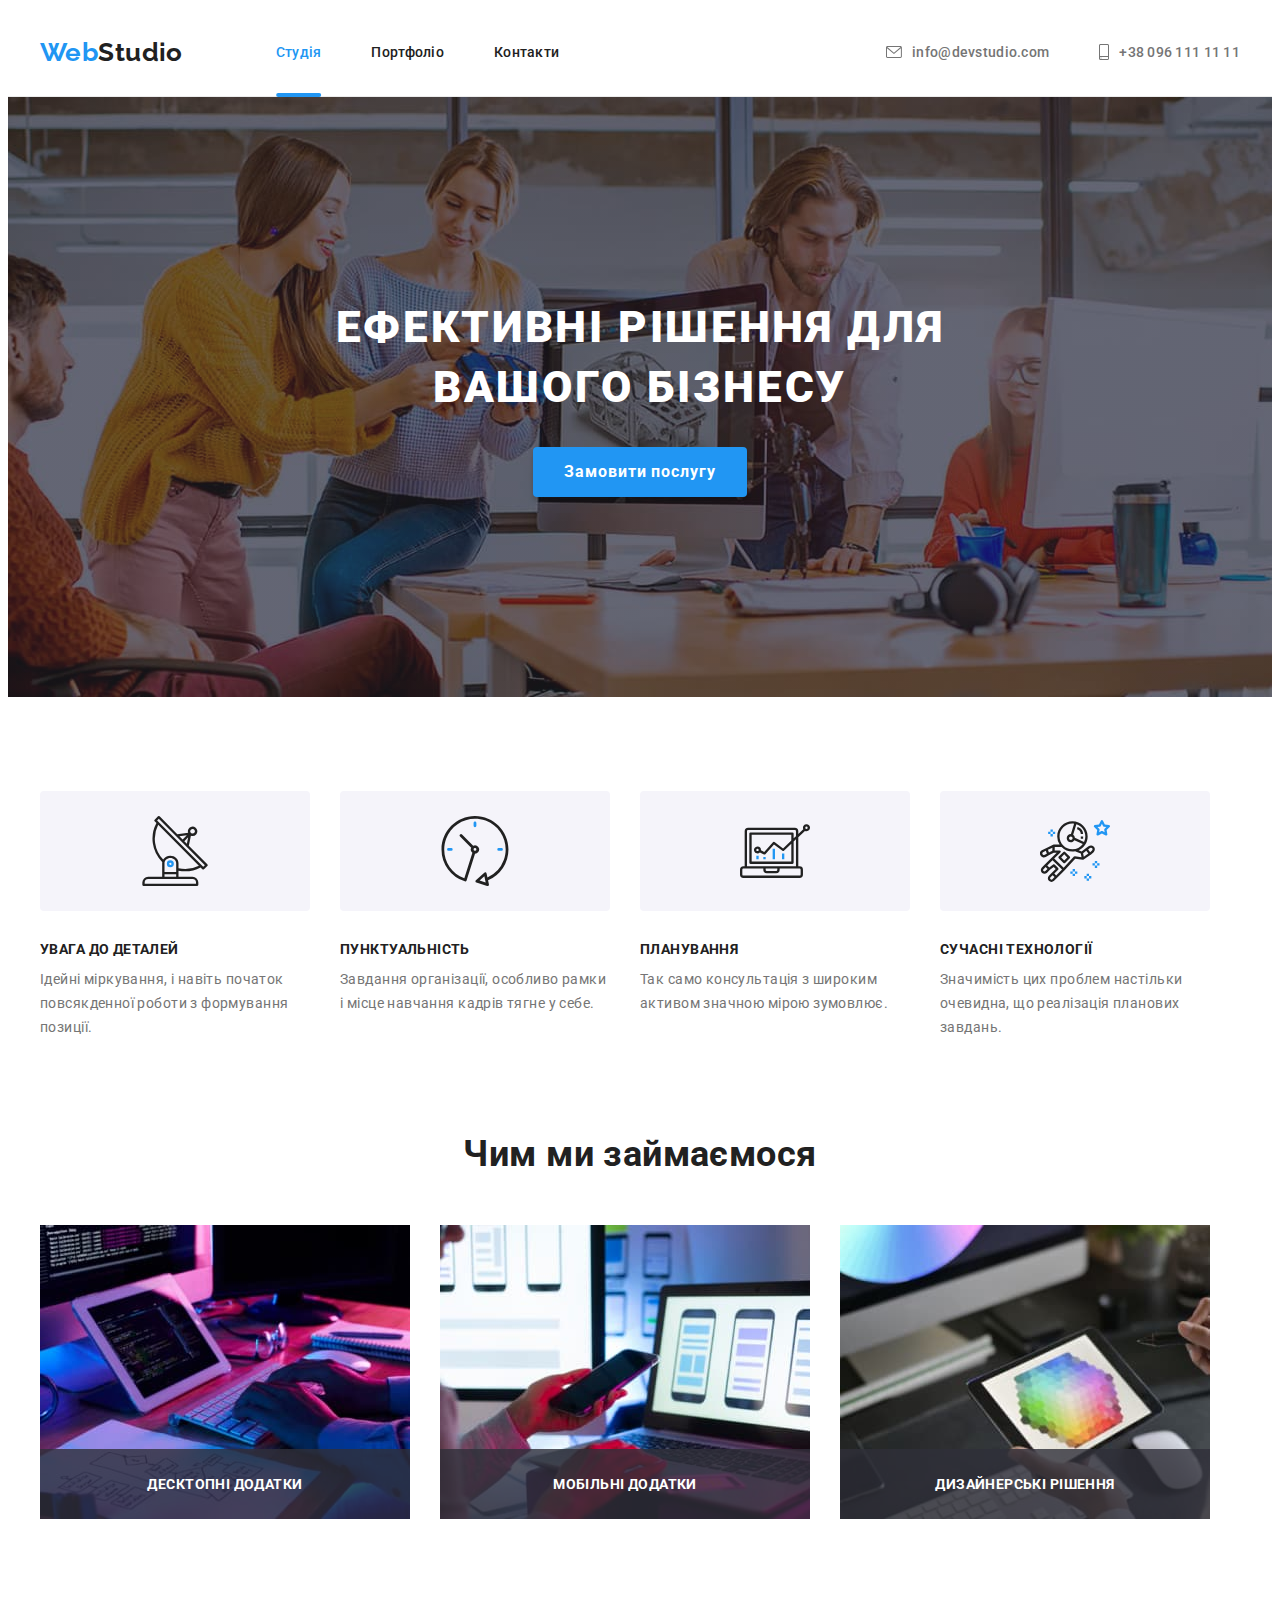
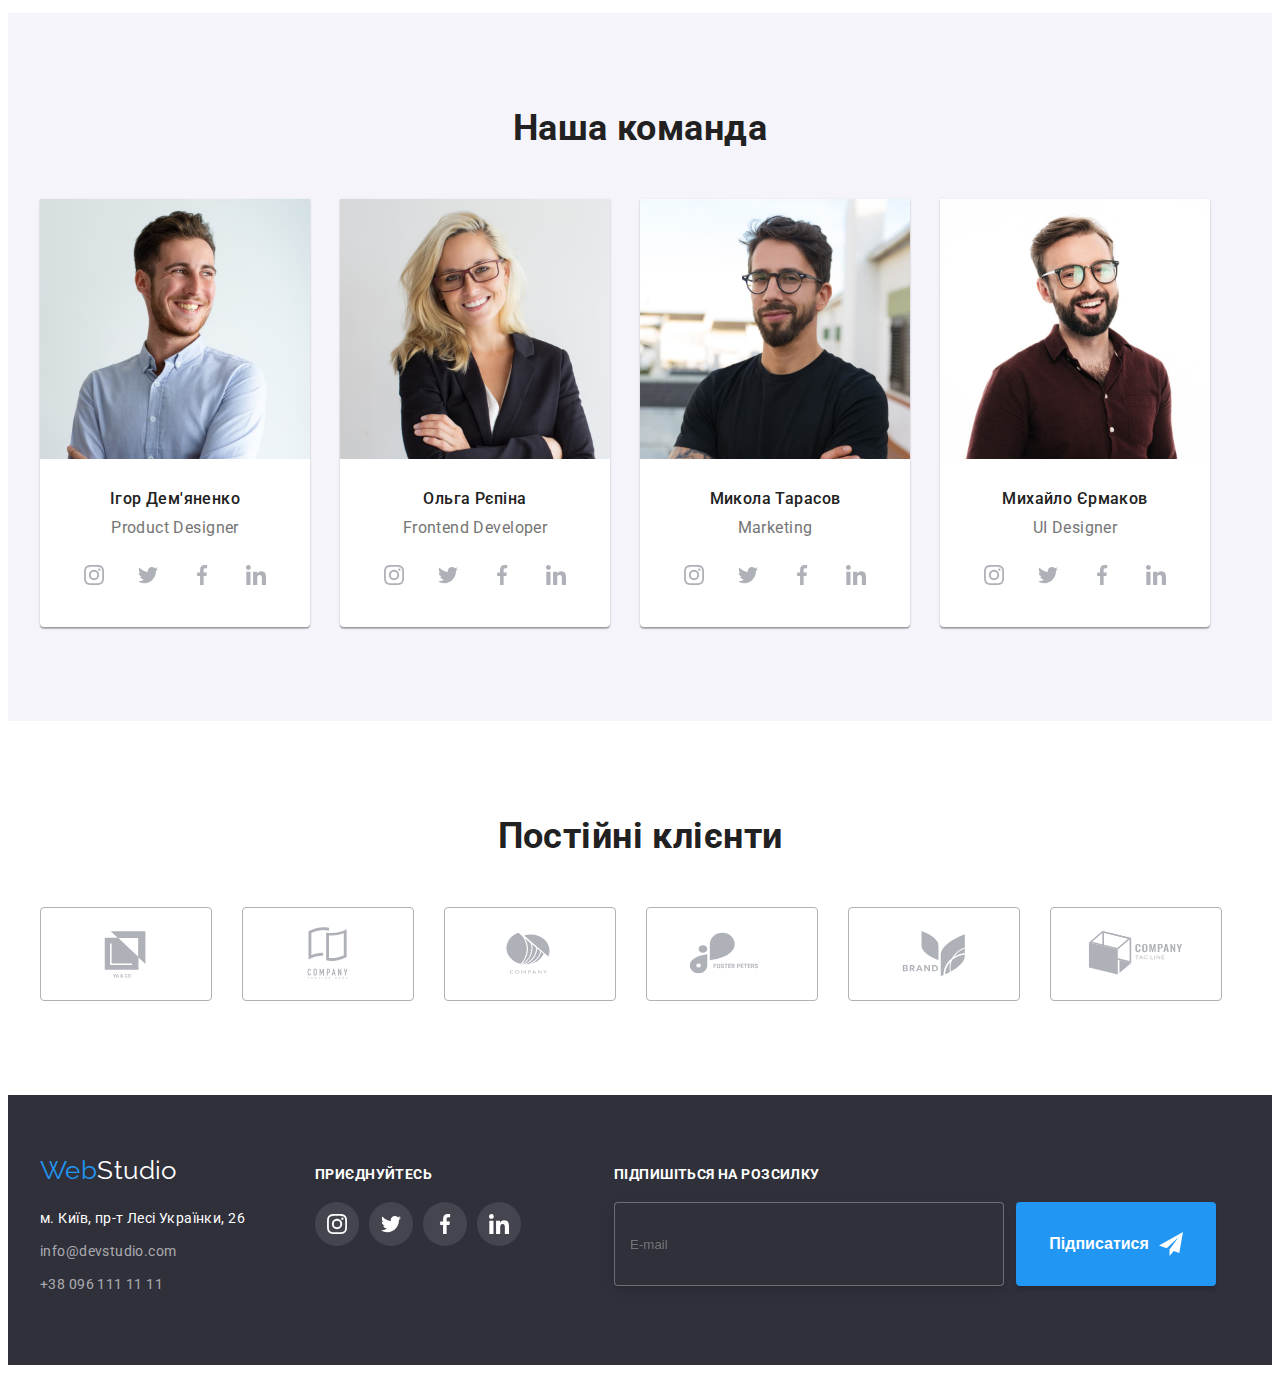
==== commit 8a7411e9: "06" ====
--- a/index.html
+++ b/index.html
@@ -476,8 +476,8 @@
                 href="https://www.google.com/maps/place/%D0%B1%D1%83%D0%BB.+%D0%9B%D0%B5%D1%81%D0%B8+%D0%A3%D0%BA%D1%80%D0%B0%D0%B8%D0%BD%D0%BA%D0%B8,+26,+%D0%9A%D0%B8%D0%B5%D0%B2,+02000/@50.4265807,30.5361971,17z/data=!3m1!4b1!4m5!3m4!1s0x40d4cf0e033ecbe9:0x57a4dffefec77da0!8m2!3d50.4265807!4d30.5383858"
                 target="_blank"
                 rel="noopener noreferrer"
-                >м. Київ, пр-т Лесі Українки, 26</a
-              >
+                >м. Київ, пр-т Лесі Українки, 26</a>
+              
             </li>
             <li class="footre-items">
               <a href="mailto:info@devstudio.com" class="contact-link link">info@devstudio.com</a>
@@ -545,10 +545,15 @@
             </ul>
             </address>
           </div>
-          <div>
-            <p>Підпишіться на розсилку</p>
-            <input type="text">
-            <button></button>
+          <div class="footer-form">
+            <p class="footer-form-text">Підпишіться на розсилку</p>
+            <div class="footer-form-box">
+            <input class="footer-form-mail" type="text" name="user_mail" id="user_mail" placeholder="E-mail">
+            <button class="footer-form-btn" type="submit">Підписатися <svg class="footer-form-icon" width="24" height="24">
+              <use href="./images/icons.svg#icon-send-fly"></use>
+            </svg></button>
+           
+            </div>
           </div>
       </div>
     </footer>
--- a/css/style.css
+++ b/css/style.css
@@ -495,7 +495,80 @@
 .social-nav:hover,
 .social-nav:focus {
   color: var(--text-fon-white-color);
-  background-color: #2196f3;
+  background-color: var(--link-focus-color);
+}
+.footer-form {
+  margin-left: 93px;
+}
+.footer-form-text {
+  display: flex;
+  margin-bottom: 20px;
+  font-weight: 700;
+  font-size: 14px;
+  line-height: calc(16 / 14);
+  letter-spacing: 0.03em;
+  text-transform: uppercase;
+
+  color: var(--text-fon-white-color);
+}
+.footer-form-mail {
+  display: flex;
+  gap: 12px;
+  width: 358px;
+  height: 50px;
+  padding: 16px 15px;
+  color: var(--text-fon-white-color);
+  border: 1px solid rgba(255, 255, 255, 0.3);
+  filter: drop-shadow(0px 4px 4px rgba(0, 0, 0, 0.15));
+  border-radius: 4px;
+  background: #2f303a;
+  outline: 1px solid transparent;
+  outline-offset: -1px;
+  transition-property: outline;
+  transition-duration: 250ms;
+  transition-timing-function: cubic-bezier(0.4, 0, 0.2, 1);
+}
+.footer-form-mail:focus {
+  outline: 1px solid var(--link-focus-color);
+}
+.footer-form-mail:placeholder {
+  display: flex;
+  align-items: center;
+  letter-spacing: 0.03em;
+  margin-right: 16px;
+  font-weight: 400;
+  font-size: 16px;
+  line-height: calc(20 / 16);
+
+  color: rgba(255, 255, 255, 0.6);
+}
+.footer-form-btn {
+  display: flex;
+  align-items: center;
+  justify-content: center;
+  padding: 10px 28px;
+  min-width: 200px;
+  min-height: 50px;
+  font-weight: 700;
+  font-size: 16px;
+
+  line-height: calc(30 / 16);
+
+  color: var(--text-fon-white-color);
+  background: var(--link-focus-color);
+  box-shadow: 0px 4px 4px rgba(0, 0, 0, 0.15);
+  border-radius: 4px;
+  cursor: pointer;
+  border: none;
+}
+.footer-form-icon {
+  top: 13px;
+  right: 28px;
+  margin-left: 10px;
+}
+.footer-form-box {
+  display: flex;
+  gap: 12px;
 }
 
 /* ------------------footer---------------- */
@@ -617,7 +690,7 @@
   width: 100%;
   height: 120%;
   resize: none;
-  padding: 16px 20px;
+  padding: 16px 12px;
 
   border: 1px solid rgba(33, 33, 33, 0.2);
   border-radius: 4px;
@@ -631,6 +704,10 @@
 .modal-form-message:focus {
   outline: 1px solid var(--link-focus-color);
 }
+.modal-form-message.placeholder {
+  margin-left: 16px;
+}
+
 .modal-form-btn {
   display: block;
   margin: 0 auto;
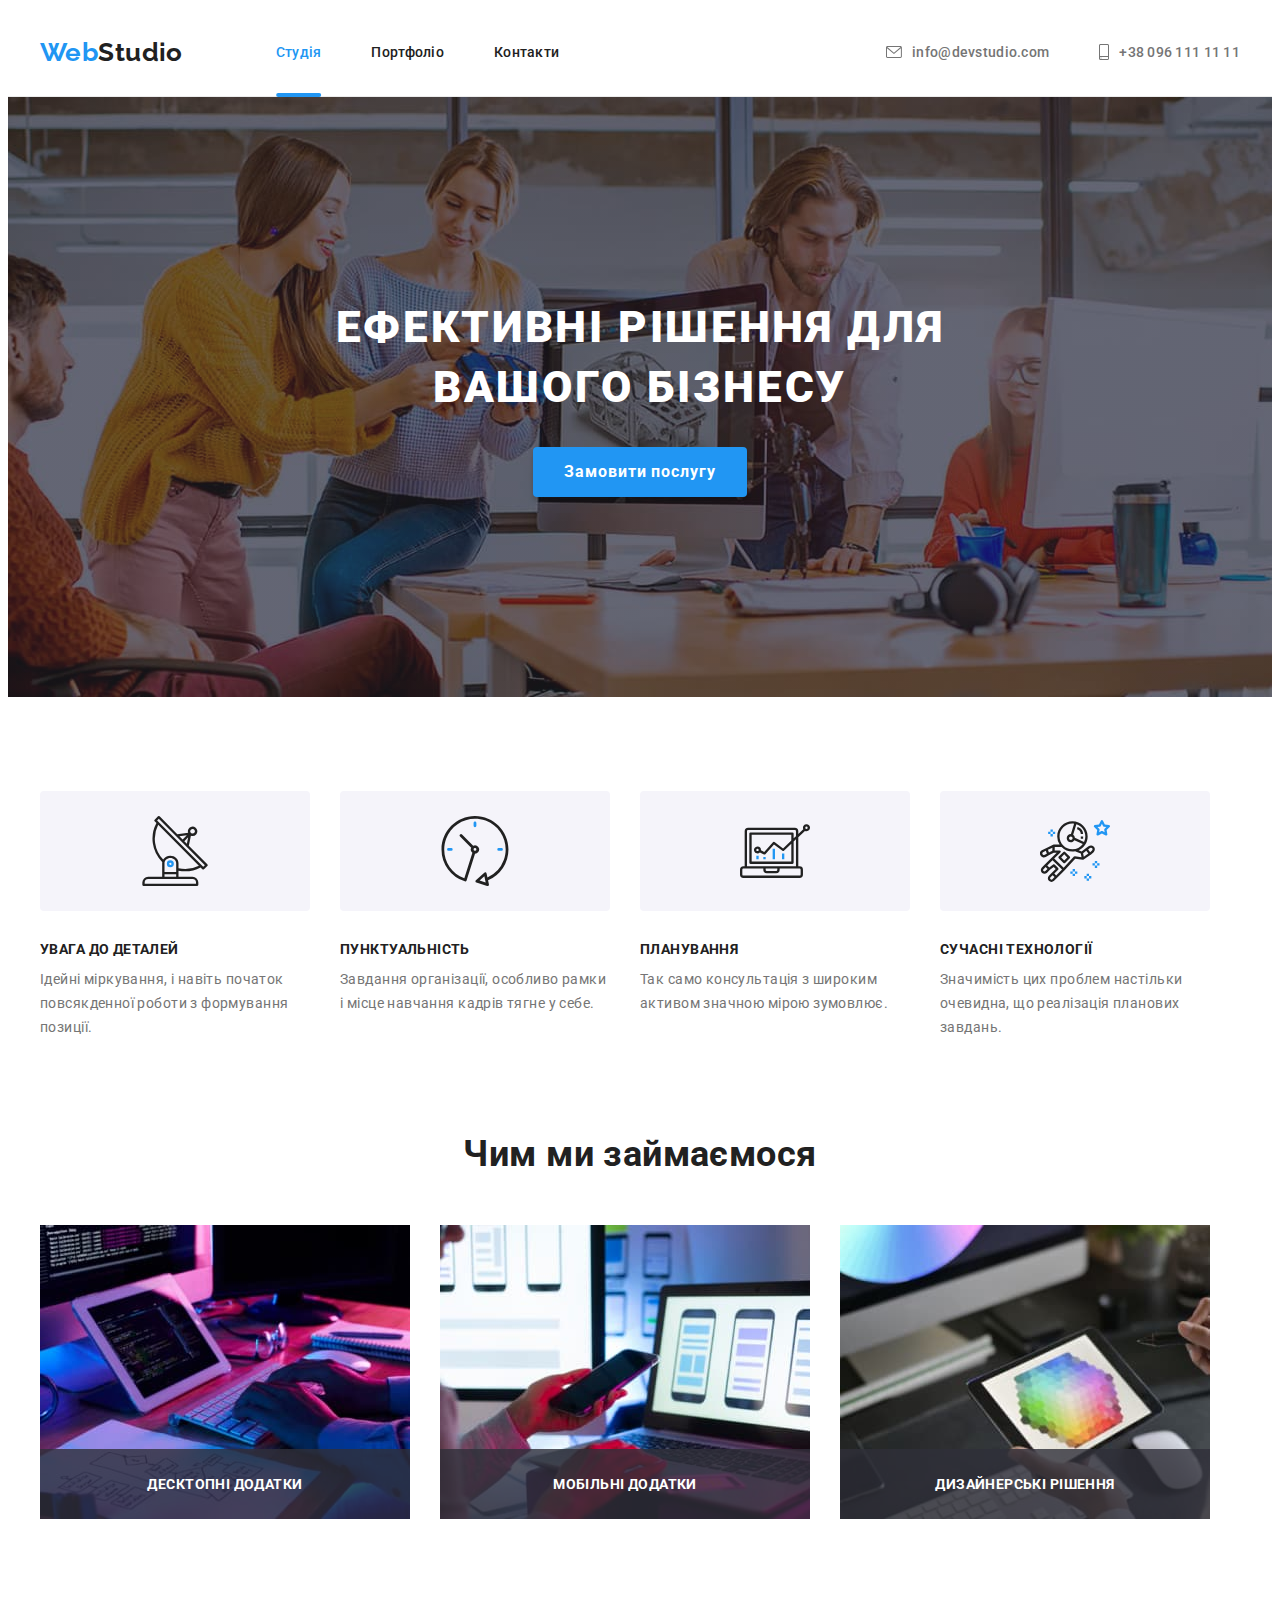
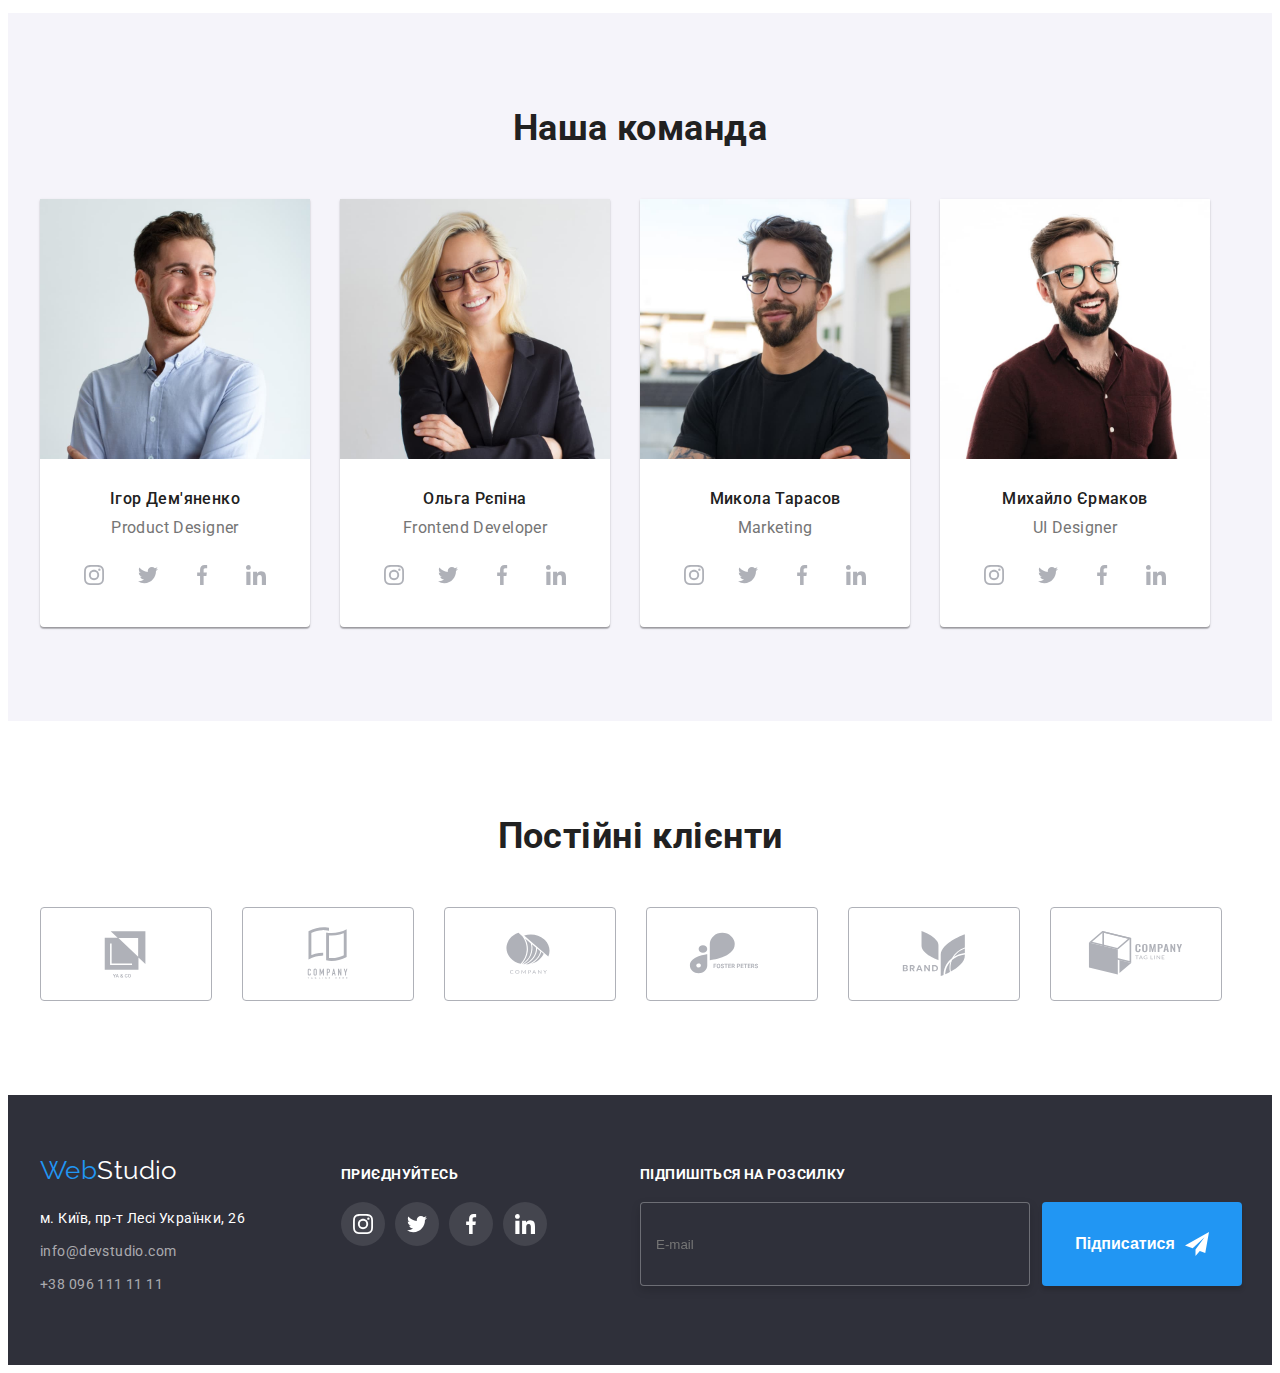
==== commit 918aaf15: "06hw" ====
--- a/index.html
+++ b/index.html
@@ -119,7 +119,7 @@
             <li class="section-gallery">
               <img src="./images/box1.jpg" alt="фото1комп" width="370" height="294" />
               <div class="overlay-list">
-              <p class="overlay-team">Десктопні додатки</p>
+                <p class="overlay-team">Десктопні додатки</p>
               </div>
             </li>
             <li class="section-gallery">
@@ -131,7 +131,7 @@
             <li class="section-gallery">
               <img src="./images/box3.jpg" alt="фото3планшет" width="370" height="294" />
               <div class="overlay-list">
-              <p class="overlay-team">Дизайнерські рішення</p>
+                <p class="overlay-team">Дизайнерські рішення</p>
               </div>
             </li>
           </ul>
@@ -466,95 +466,104 @@
     <footer class="footer">
       <div class="container footer-container">
         <div class="footer-left-container">
-        <a class="footer-logo link" href="./index.html"
-          >Web<span class="logo-footer">Studio</span></a>
-        <address>
-          <ul class="list list-footer">
-            <li class="footre-items">
-              <a
-                class="contact-gps link"
-                href="https://www.google.com/maps/place/%D0%B1%D1%83%D0%BB.+%D0%9B%D0%B5%D1%81%D0%B8+%D0%A3%D0%BA%D1%80%D0%B0%D0%B8%D0%BD%D0%BA%D0%B8,+26,+%D0%9A%D0%B8%D0%B5%D0%B2,+02000/@50.4265807,30.5361971,17z/data=!3m1!4b1!4m5!3m4!1s0x40d4cf0e033ecbe9:0x57a4dffefec77da0!8m2!3d50.4265807!4d30.5383858"
-                target="_blank"
-                rel="noopener noreferrer"
-                >м. Київ, пр-т Лесі Українки, 26</a>
-              
-            </li>
-            <li class="footre-items">
-              <a href="mailto:info@devstudio.com" class="contact-link link">info@devstudio.com</a>
-            </li>
-            <li class="footre-items">
-              <a href="tel:+380961111111" class="contact-link link">+38 096 111 11 11</a>
-            </li>
-          </ul>
-          </div>
-          <div class="footer-nav">
-            <p class="text">ПРИЄДНУЙТЕСЬ</p>
-            <ul class="list footer-social">
-              <li class="social-box">
+          <a class="footer-logo link" href="./index.html"
+            >Web<span class="logo-footer">Studio</span></a
+          >
+          <address>
+            <ul class="list list-footer">
+              <li class="footre-items">
                 <a
-                  class="social-nav link"
-                  href=""
+                  class="contact-gps link"
+                  href="https://www.google.com/maps/place/%D0%B1%D1%83%D0%BB.+%D0%9B%D0%B5%D1%81%D0%B8+%D0%A3%D0%BA%D1%80%D0%B0%D0%B8%D0%BD%D0%BA%D0%B8,+26,+%D0%9A%D0%B8%D0%B5%D0%B2,+02000/@50.4265807,30.5361971,17z/data=!3m1!4b1!4m5!3m4!1s0x40d4cf0e033ecbe9:0x57a4dffefec77da0!8m2!3d50.4265807!4d30.5383858"
                   target="_blank"
                   rel="noopener noreferrer"
-                  aria-label="іконка instagram"
+                  >м. Київ, пр-т Лесі Українки, 26</a
                 >
-                  <svg class="footer-team-icon" width="20" height="20">
-                    <use href="./images/icons.svg#icon-instagram-2"></use>
-                  </svg>
-                </a>
               </li>
-              <li class="social-box">
-                <a
-                  class="social-nav link"
-                  href=""
-                  target="_blank"
-                  rel="noopener noreferrer"
-                  aria-label="іконка twitter"
-                >
-                  <svg class="footer-team-icon" width="20" height="20">
-                    <use href="./images/icons.svg#icon-twitter-1"></use>
-                  </svg>
-                </a>
+              <li class="footre-items">
+                <a href="mailto:info@devstudio.com" class="contact-link link">info@devstudio.com</a>
               </li>
-              <li class="social-box">
-                <a
-                  class="social-nav link"
-                  href=""
-                  target="_blank"
-                  rel="noopener noreferrer"
-                  aria-label="іконка facebook"
-                >
-                  <svg class="footer-team-icon" width="20" height="20">
-                    <use href="./images/icons.svg#icon-facebook-1"></use>
-                  </svg>
-                </a>
-              </li>
-              <li class="social-box">
-                <a
-                  class="social-nav link"
-                  href=""
-                  target="_blank"
-                  rel="noopener noreferrer"
-                  aria-label="іконка linkedin"
-                >
-                  <svg class="footer-team-icon" width="20" height="20">
-                    <use href="./images/icons.svg#icon-linkedin-1"></use>
-                  </svg>
-                </a>
+              <li class="footre-items">
+                <a href="tel:+380961111111" class="contact-link link">+38 096 111 11 11</a>
               </li>
             </ul>
-            </address>
+          </address>
+        </div>
+        <div class="footer-nav">
+          <p class="text">ПРИЄДНУЙТЕСЬ</p>
+          <ul class="list footer-social">
+            <li class="social-box">
+              <a
+                class="social-nav link"
+                href=""
+                target="_blank"
+                rel="noopener noreferrer"
+                aria-label="іконка instagram"
+              >
+                <svg class="footer-team-icon" width="20" height="20">
+                  <use href="./images/icons.svg#icon-instagram-2"></use>
+                </svg>
+              </a>
+            </li>
+            <li class="social-box">
+              <a
+                class="social-nav link"
+                href=""
+                target="_blank"
+                rel="noopener noreferrer"
+                aria-label="іконка twitter"
+              >
+                <svg class="footer-team-icon" width="20" height="20">
+                  <use href="./images/icons.svg#icon-twitter-1"></use>
+                </svg>
+              </a>
+            </li>
+            <li class="social-box">
+              <a
+                class="social-nav link"
+                href=""
+                target="_blank"
+                rel="noopener noreferrer"
+                aria-label="іконка facebook"
+              >
+                <svg class="footer-team-icon" width="20" height="20">
+                  <use href="./images/icons.svg#icon-facebook-1"></use>
+                </svg>
+              </a>
+            </li>
+            <li class="social-box">
+              <a
+                class="social-nav link"
+                href=""
+                target="_blank"
+                rel="noopener noreferrer"
+                aria-label="іконка linkedin"
+              >
+                <svg class="footer-team-icon" width="20" height="20">
+                  <use href="./images/icons.svg#icon-linkedin-1"></use>
+                </svg>
+              </a>
+            </li>
+          </ul>
+        </div>
+        <div class="footer-form">
+          <p class="footer-form-text">Підпишіться на розсилку</p>
+          <div class="footer-form-box">
+            <input
+              class="footer-form-mail"
+              type="mail"
+              name="user_mail"
+              id="user_mail"
+              placeholder="E-mail"
+            />
+            <button class="footer-form-btn" type="submit">
+              Підписатися
+              <svg class="footer-form-icon" width="24" height="24">
+                <use href="./images/icons.svg#icon-send-fly"></use>
+              </svg>
+            </button>
           </div>
-          <div class="footer-form">
-            <p class="footer-form-text">Підпишіться на розсилку</p>
-            <div class="footer-form-box">
-            <input class="footer-form-mail" type="text" name="user_mail" id="user_mail" placeholder="E-mail">
-            <button class="footer-form-btn" type="submit">Підписатися <svg class="footer-form-icon" width="24" height="24">
-              <use href="./images/icons.svg#icon-send-fly"></use>
-            </svg></button>
-           
-            </div>
-          </div>
+        </div>
       </div>
     </footer>
 
@@ -568,41 +577,50 @@
         </button>
         <strong class="modal-label">Залиште свої дані, ми вам передзвонимо</strong>
         <form class="modal-form" name="modal_form">
-<div class="modal-form-group" role="group">
-  <label class="modal-form-label" for="user_name">Ім'я</label>
-  <div class="modal-form-wrapper">
-    <input class="modal-form-field" type="text" name="user_name" id="user_name">
-    <svg class="modal-form-icon" width="18" height="18">
-      <use href="./images/icons.svg#icon-person-black-18dp-1"></use>
-    </svg>
-  </div>
+          <div class="modal-form-group" role="group">
+            <label class="modal-form-label" for="user_name">Ім'я</label>
+            <div class="modal-form-wrapper">
+              <input class="modal-form-field" type="text" name="user_name" id="user_name" />
+              <svg class="modal-form-icon" width="18" height="18">
+                <use href="./images/icons.svg#icon-person-black-18dp-1"></use>
+              </svg>
+            </div>
 
-   <label class="modal-form-label" for="user_phone">Телефон</label>
-  <div class="modal-form-wrapper">
-    <input class="modal-form-field" type="tel" name="user_phone" id="user_phone">
-    <svg class="modal-form-icon" width="18" height="18">
-      <use href="./images/icons.svg#icon-phone-black-18dp-1"></use>
-    </svg>
-  </div>
+            <label class="modal-form-label" for="user_phone">Телефон</label>
+            <div class="modal-form-wrapper">
+              <input class="modal-form-field" type="tel" name="user_phone" id="user_phone" />
+              <svg class="modal-form-icon" width="18" height="18">
+                <use href="./images/icons.svg#icon-phone-black-18dp-1"></use>
+              </svg>
+            </div>
 
-   <label class="modal-form-label" for="user_mail">Пошта</label>
-  <div class="modal-form-wrapper">
-    <input class="modal-form-field" type="text" name="user_mail" id="user_mail">
-    <svg class="modal-form-icon" width="18" height="18">
-      <use href="./images/icons.svg#icon-email-black-18dp-1"></use>
-    </svg>
-  </div>
+            <label class="modal-form-label" for="user_mail">Пошта</label>
+            <div class="modal-form-wrapper">
+              <input class="modal-form-field" type="mail" name="user_mail" id="user_mail" />
+              <svg class="modal-form-icon" width="18" height="18">
+                <use href="./images/icons.svg#icon-email-black-18dp-1"></use>
+              </svg>
+            </div>
 
-   <label class="modal-form-label" for="user_message">Коментар</label>
- <textarea class="modal-form-message" name="user_message" id="user_message"  rows="6" placeholder="Введіть текст"></textarea>
-</div>
-<div class="modal-form-agreement" role="group">
-  <input class="modal-form-checkbox" type="checkbox" id="user_agreement">
-  <label class="modal-form-agreement-desc" for="user_agreemen">Погоджуюся з розсилкою та приймаю <a class="modal-form-agreement-link" href=""> Умови договору</a></label>
-</div>
-<button class="modal-form-btn" type="submit">Відправити</button>
+            <label class="modal-form-label" for="user_message">Коментар</label>
+            <textarea
+              class="modal-form-message"
+              name="user_message"
+              id="user_message"
+              rows="6"
+              placeholder="Введіть текст"
+            ></textarea>
+          </div>
+          <div class="modal-form-agreement" role="group">
+            <input class="modal-form-checkbox" type="checkbox" id="user_agreement" />
+            <label class="modal-form-agreement-desc" for="user_agreemen"
+              >Погоджуюся з розсилкою та приймаю
+              <a class="modal-form-agreement-link" href=""> Умови договору</a></label
+            >
+          </div>
+          <button class="modal-form-btn" type="submit">Відправити</button>
         </form>
-        </div>
+      </div>
     </div>
     <script src="./js/modal.js"></script>
   </body>
--- a/css/style.css
+++ b/css/style.css
@@ -3,6 +3,7 @@
   --text-paragraf-color: #757575;
   --text-fon-white-color: #ffffff;
   --text-title-color: #212121;
+  --background-btn-color: #188ce8;
 
   --indent: 30px;
   --items: 3;
@@ -133,7 +134,7 @@
 
   background: var(--link-focus-color);
   opacity: 0;
-  transition-property: var(--link-focus-color);
+  transition-property: color;
   transition-duration: 250ms;
   transition-timing-function: cubic-bezier(0.4, 0, 0.2, 1);
 }
@@ -413,6 +414,7 @@
 
 .footer-left-container {
   margin-right: 70px;
+  min-width: 231px;
 }
 
 .footer-logo {
@@ -524,12 +526,12 @@
   background: #2f303a;
   outline: 1px solid transparent;
   outline-offset: -1px;
-  transition-property: outline;
+  transition-property: border-color;
   transition-duration: 250ms;
   transition-timing-function: cubic-bezier(0.4, 0, 0.2, 1);
 }
 .footer-form-mail:focus {
-  outline: 1px solid var(--link-focus-color);
+  border-color: var(--link-focus-color);
 }
 .footer-form-mail:placeholder {
   display: flex;
@@ -625,13 +627,17 @@
   border: 1px solid rgba(0, 0, 0, 0.1);
   cursor: pointer;
 }
+.icon-modal:hover,
+.icon-modal:focus {
+  fill: var(--link-focus-color);
+}
 .icon-modal {
   fill: currentColor;
 }
 .modal-label {
   display: block;
 
-  margin-bottom: 30px;
+  margin-bottom: 12px;
   font-weight: 700;
   font-size: 20px;
   line-height: calc(23 / 20);
@@ -646,13 +652,13 @@
   font-size: 12px;
   line-height: calc(14 / 12);
   letter-spacing: 0.01em;
-  color: #757575;
+  color: var(--text-paragraf-color);
 
   margin-bottom: 4px;
 }
 .modal-form-wrapper {
   position: relative;
-  margin-bottom: 28px;
+  margin-bottom: 10px;
 }
 .modal-form-field {
   width: 100%;
@@ -664,20 +670,23 @@
   border-radius: 4px;
   outline: 1px solid transparent;
   outline-offset: -1px;
-  transition-property: outline;
+  transition-property: border-color;
   transition-duration: 250ms;
   transition-timing-function: cubic-bezier(0.4, 0, 0.2, 1);
 }
 
 .modal-form-field:focus {
-  outline: 1px solid var(--link-focus-color);
+  border-color: var(--link-focus-color);
 }
 .modal-form-icon {
   position: absolute;
   top: 50%;
   left: 12px;
   transform: translateY(-50%);
-  transition: fill var(--link-focus-color);
+
+  transition-property: fill;
+  transition-duration: 250ms;
+  transition-timing-function: cubic-bezier(0.4, 0, 0.2, 1);
 }
 .modal-form-field:focus + .modal-form-icon {
   fill: var(--link-focus-color);
@@ -697,12 +706,12 @@
 
   outline: 1px solid transparent;
   outline-offset: -1px;
-  transition-property: outline;
+  transition-property: order-color;
   transition-duration: 250ms;
   transition-timing-function: cubic-bezier(0.4, 0, 0.2, 1);
 }
 .modal-form-message:focus {
-  outline: 1px solid var(--link-focus-color);
+  border-color: var(--link-focus-color);
 }
 .modal-form-message.placeholder {
   margin-left: 16px;
@@ -719,7 +728,7 @@
   letter-spacing: 0.06em;
 
   color: var(--text-fon-white-color);
-  background: #188ce8;
+  background: var(--background-btn-color);
   box-shadow: 0px 4px 4px rgba(0, 0, 0, 0.15);
   border-radius: 4px;
   cursor: pointer;
@@ -758,7 +767,7 @@
   background-repeat: no-repeat;
   background-size: 0;
 
-  transition-property: outline-color background-color background-size;
+  transition-property: outline-color, background-color, background-size;
   transition-duration: 250ms;
   transition-timing-function: cubic-bezier(0.4, 0, 0.2, 1);
 }
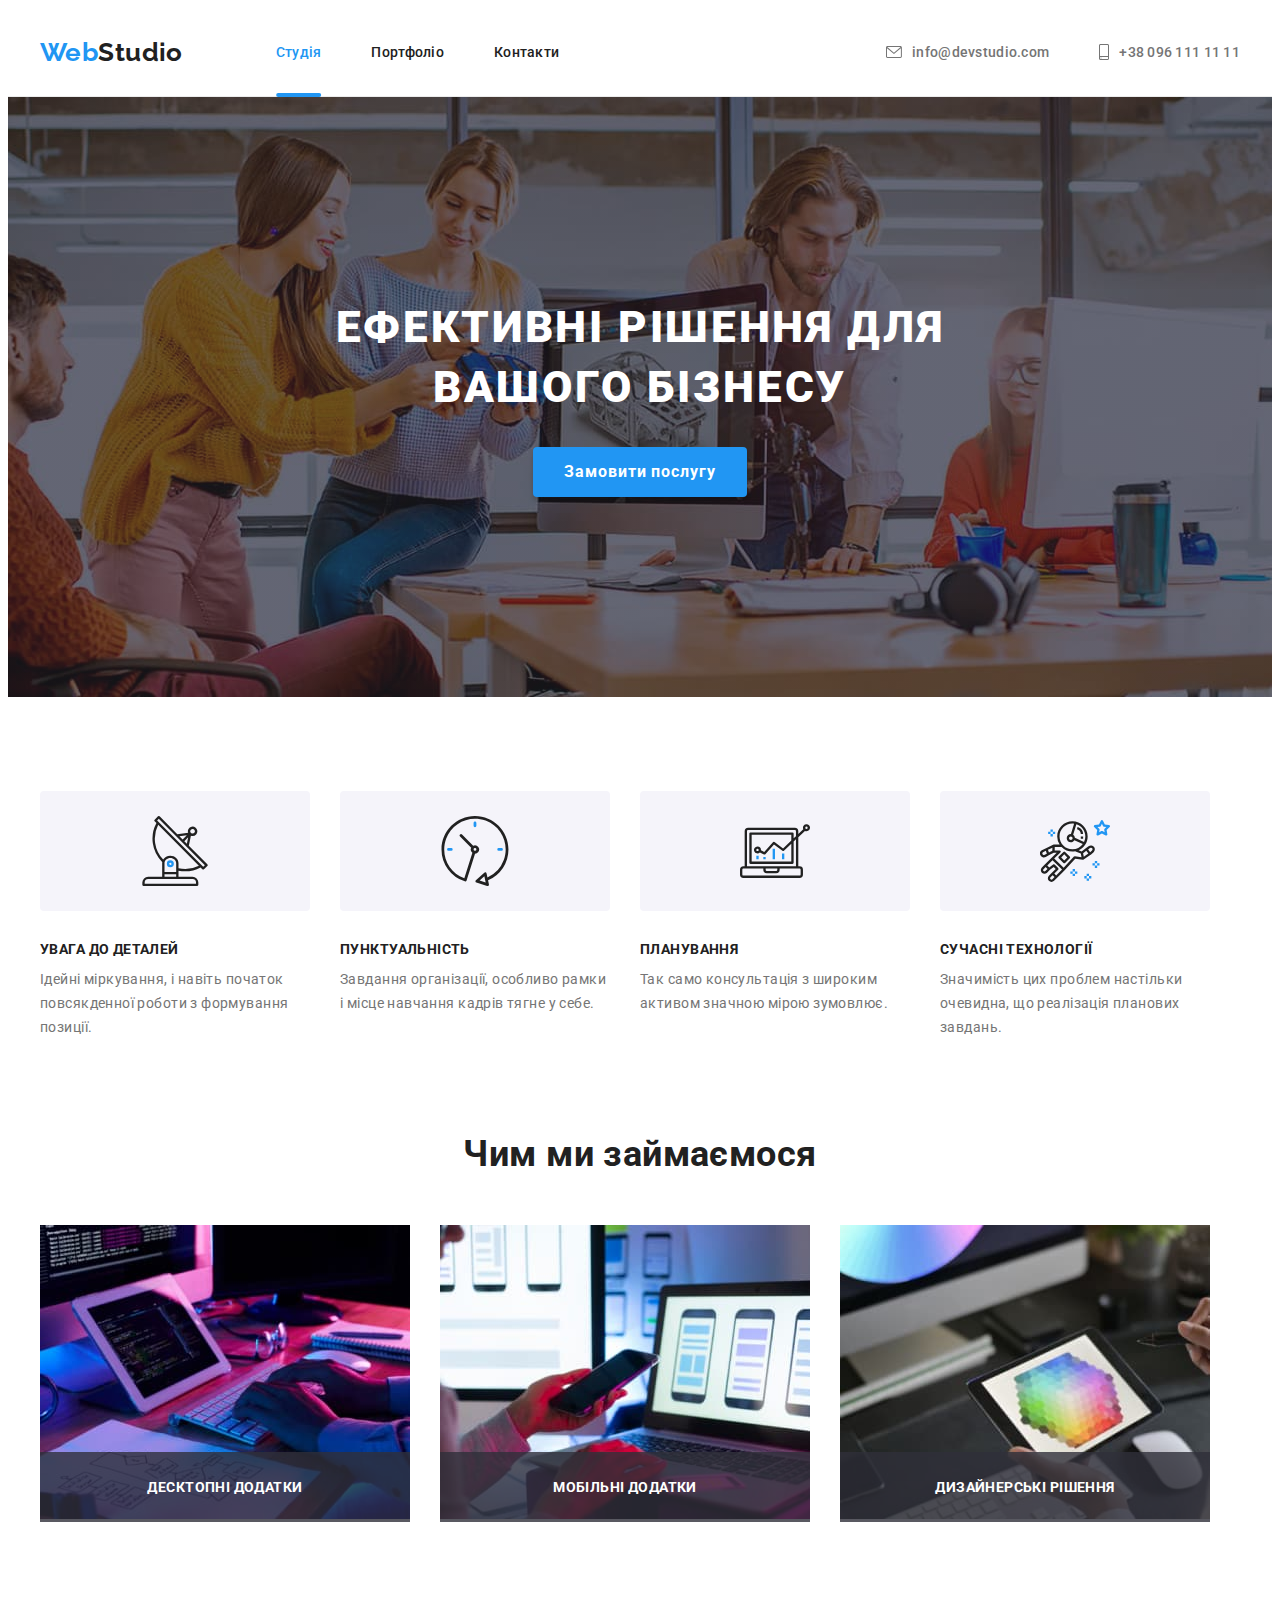
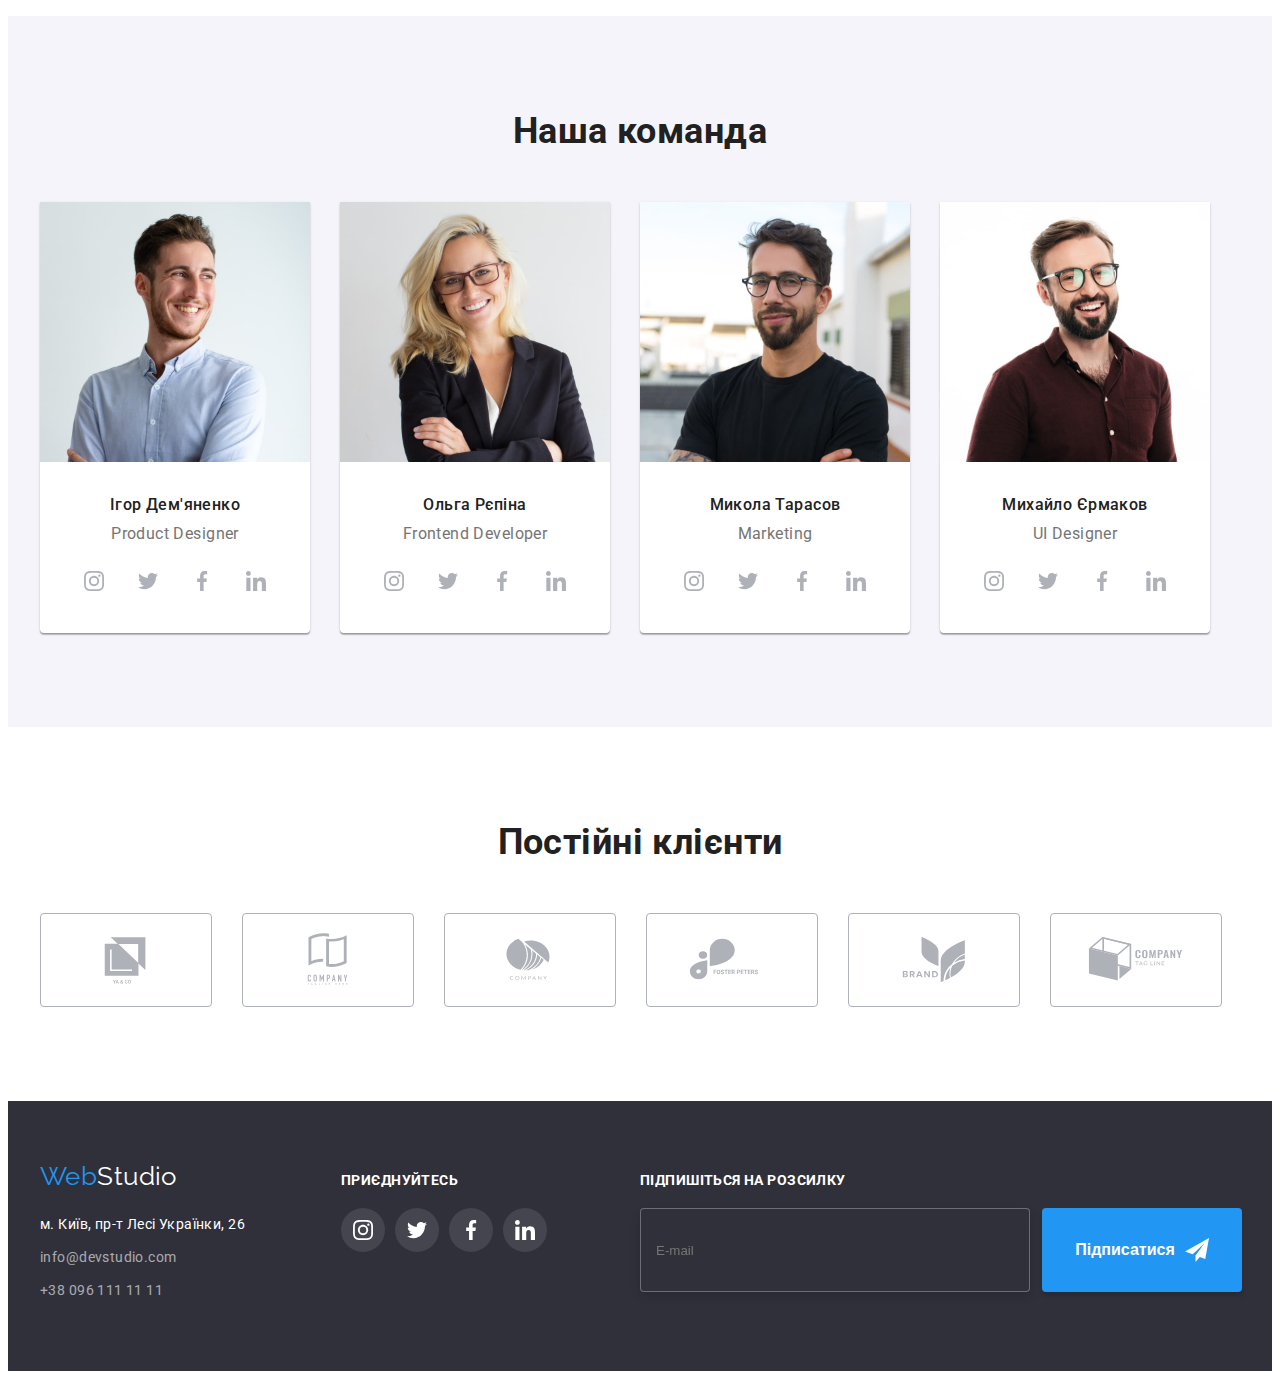
==== commit 1de9133c: "06hw" ====
--- a/index.html
+++ b/index.html
@@ -24,29 +24,29 @@
   </head>
   <body>
     <header class="header">
-      <div class="header-container container">
-        <nav class="nav-container">
-          <a href="./index.html" class="logo link">Web<span class="logo-header">Studio</span></a>
-          <ul class="nav-header list">
-            <li class="nav-item">
-              <a href="./index.html" class="nav-link link alert">Студія</a>
-            </li>
-            <li class="nav-item"><a href="./portfolio.html" class="nav-link link">Портфоліо</a></li>
-            <li class="nav-item"><a href="" class="nav-link link">Контакти</a></li>
+      <div class="header__overlay container">
+        <nav class="nav">
+          <a class="header__logo link" href="./index.html" >Web<span class="logo__text">Studio</span></a>
+          <ul class="nav__list list">
+            <li class="nav__item">
+              <a href="./index.html" class="nav__link link alert">Студія</a>
+            </li>
+            <li class="nav-item"><a href="./portfolio.html" class="nav__link link">Портфоліо</a></li>
+            <li class="nav-item"><a href="" class="nav__link link">Контакти</a></li>
           </ul>
         </nav>
 
-        <ul class="nav-header list">
+        <ul class="nav__list list">
           <li>
-            <a href="mailto:info@devstudio.com" class="contact-nav link link"
-              ><svg class="header-icon" width="16" height="12">
+            <a href="mailto:info@devstudio.com" class="nav__contact link link"
+              ><svg class="header__icon" width="16" height="12">
                 <use href="./images/icons.svg#icon-envelope-hover"></use></svg
               >info@devstudio.com</a
             >
           </li>
           <li>
-            <a href="tel:+380961111111" class="contact-nav link"
-              ><svg class="header-icon" width="10" height="16">
+            <a href="tel:+380961111111" class="nav__contact link"
+              ><svg class="header__icon" width="10" height="16">
                 <use href="./images/icons.svg#icon-smartphone"></use></svg
               >+38 096 111 11 11</a
             >
@@ -55,146 +55,333 @@
       </div>
     </header>
     <main>
-      <section class="section hero">
+
+      <section class="hero section">
         <div class="container">
-          <h1 class="hero-h">Ефективні рішення для вашого бізнесу</h1>
-          <button type="button" class="header-btn" data-modal-open>Замовити послугу</button>
+          <h1 class="hero__h">Ефективні рішення для вашого бізнесу</h1>
+          <button type="button" class="hero__btn" data-modal-open>Замовити послугу</button>
         </div>
       </section>
-      <section class="section featore">
+
+      <section class="advantage section">
         <div class="container">
           <h2 hidden>особливості</h2>
-          <ul class="featore-list list">
+          <ul class="advantage__list list">
             <li>
-              <div class="featore-svg-container">
-                <svg class="featore-icon" width="70" height="70">
+              <div class="advantage__svg">
+                <svg class="advantage__icon" width="70" height="70">
                   <use href="./images/icons.svg#icon-antenna-1"></use>
                 </svg>
               </div>
-              <h3 class="featore-title">УВАГА ДО ДЕТАЛЕЙ</h3>
-              <p class="featore-text">
+              <h3 class="advantage__title">УВАГА ДО ДЕТАЛЕЙ</h3>
+              <p class="advantage__text">
                 Ідейні міркування, і навіть початок повсякденної роботи з формування позиції.
               </p>
             </li>
             <li>
-              <div class="featore-svg-container">
-                <svg class="featore-icon" width="70" height="70">
+              <div class="advantage__svg">
+                <svg class="advantage__icon" width="70" height="70">
                   <use href="./images/icons.svg#icon-clock-1"></use>
                 </svg>
               </div>
-              <h3 class="featore-title">ПУНКТУАЛЬНІСТЬ</h3>
-              <p class="featore-text">
+              <h3 class="advantage__title">ПУНКТУАЛЬНІСТЬ</h3>
+              <p class="advantage__text">
                 Завдання організації, особливо рамки і місце навчання кадрів тягне у себе.
               </p>
             </li>
             <li>
-              <div class="featore-svg-container">
-                <svg class="featore-icon" width="70" height="70">
+              <div class="advantage__svg">
+                <svg class="advantage__icon" width="70" height="70">
                   <use href="./images/icons.svg#icon-diagram-1"></use>
                 </svg>
               </div>
-              <h3 class="featore-title">ПЛАНУВАННЯ</h3>
-              <p class="featore-text">
+              <h3 class="advantage__title">ПЛАНУВАННЯ</h3>
+              <p class="advantage__text">
                 Так само консультація з широким активом значною мірою зумовлює.
               </p>
             </li>
             <li>
-              <div class="featore-svg-container">
-                <svg class="featore-icon" width="70" height="70">
+              <div class="advantage__svg">
+                <svg class="advantage__icon" width="70" height="70">
                   <use href="./images/icons.svg#icon-astronaut-1"></use>
                 </svg>
               </div>
-              <h3 class="featore-title">СУЧАСНІ ТЕХНОЛОГІЇ</h3>
-              <p class="featore-text">
+              <h3 class="advantage__title">СУЧАСНІ ТЕХНОЛОГІЇ</h3>
+              <p class="advantage__text">
                 Значимість цих проблем настільки очевидна, що реалізація планових завдань.
               </p>
             </li>
           </ul>
         </div>
       </section>
-      <section class="section about">
+
+      <section class="developers section">
         <div class="container">
-          <h2 class="section-title">Чим ми займаємося</h2>
-          <ul class="nav-list list">
-            <li class="section-gallery">
+          <h2 class="developers__title">Чим ми займаємося</h2>
+          <ul class="developers__list list">
+            <li class="developers__item">
               <img src="./images/box1.jpg" alt="фото1комп" width="370" height="294" />
-              <div class="overlay-list">
-                <p class="overlay-team">Десктопні додатки</p>
-              </div>
-            </li>
-            <li class="section-gallery">
+              <div class="developers__overlay">
+                <p class="developers__subtitle">Десктопні додатки</p>
+              </div>
+            </li>
+            <li class="developers__item">
               <img src="./images/box2.jpg" alt="фото2комп+телеф" width="370" height="294" />
-              <div class="overlay-list">
-                <p class="overlay-team">Мобільні додатки</p>
-              </div>
-            </li>
-            <li class="section-gallery">
+              <div class="developers__overlay">
+                <p class="developers__subtitle">Мобільні додатки</p>
+              </div>
+            </li>
+            <li class="developers__item">
               <img src="./images/box3.jpg" alt="фото3планшет" width="370" height="294" />
-              <div class="overlay-list">
-                <p class="overlay-team">Дизайнерські рішення</p>
+              <div class="developers__overlay">
+                <p class="developers__subtitle">Дизайнерські рішення</p>
               </div>
             </li>
           </ul>
         </div>
       </section>
-      <section class="section team">
+
+      <section class="team section">
         <div class="container">
-          <h2 class="section-title">Наша команда</h2>
-          <ul class="nav-list list">
-            <li class="team-nav">
+          <h2 class="team__title">Наша команда</h2>
+          <ul class="team__list list">
+            <li class="team__itam">
               <img src="./images/img2.jpg" alt="команда1ч" width="270" height="260" />
-              <div class="team-list-text">
-                <h3 class="team-title">Ігор Дем'яненко</h3>
-                <p class="team-text" lang="en">Product Designer</p>
-                <ul class="social list">
+              <div class="team__overlay">
+                <h3 class="team__subtitle">Ігор Дем'яненко</h3>
+                <p class="team__text" lang="en">Product Designer</p>
+                <ul class="social__list list">
+                  <li class="social__item">
+                    <a
+                      class="social__link link"
+                      href=""
+                      target="_blank"
+                      rel="noopener noreferrer"
+                      aria-label="іконка instagram"
+                    >
+                      <svg class="social__icon" width="20" height="20">
+                        <use href="./images/icons.svg#icon-instagram-2"></use>
+                      </svg>
+                    </a>
+                  </li>
+                  <li class="social__item">
+                    <a
+                      class="social__link link"
+                      href=""
+                      target="_blank"
+                      rel="noopener noreferrer"
+                      aria-label="іконка twitter"
+                    >
+                      <svg class="social__icon" width="20" height="20">
+                        <use href="./images/icons.svg#icon-twitter-1"></use>
+                      </svg>
+                    </a>
+                  </li>
+                  <li class="social__item">
+                    <a
+                      class="social__link link"
+                      href=""
+                      target="_blank"
+                      rel="noopener noreferrer"
+                      aria-label="іконка facebook"
+                    >
+                      <svg class="social__icon" width="20" height="20">
+                        <use href="./images/icons.svg#icon-facebook-1"></use>
+                      </svg>
+                    </a>
+                  </li>
+                  <li class="social__item">
+                    <a
+                      class="social__link link"
+                      href=""
+                      target="_blank"
+                      rel="noopener noreferrer"
+                      aria-label="іконка linkedin"
+                    >
+                      <svg class="social__icon" width="20" height="20">
+                        <use href="./images/icons.svg#icon-linkedin-1"></use>
+                      </svg>
+                    </a>
+                  </li>
+                </ul>
+              </div>
+            </li>
+            <li class="team__itam">
+              <img src="./images/img1.jpg" alt="комана2ж" width="270" height="260" />
+              <div class="team__overlay">
+                <h3 class="team__subtitle">Ольга Рєпіна</h3>
+                <p class="team__text" lang="en">Frontend Developer</p>
+                <ul class="social__list list">
+                  <li class="social__item">
+                    <a
+                      class="social__link link"
+                      href=""
+                      target="_blank"
+                      rel="noopener noreferrer"
+                      aria-label="іконка instagram"
+                    >
+                      <svg class="social__icon" width="20" height="20">
+                        <use href="./images/icons.svg#icon-instagram-2"></use>
+                      </svg>
+                    </a>
+                  </li>
+                  <li class="social__item">
+                    <a
+                      class="social__link link"
+                      href=""
+                      target="_blank"
+                      rel="noopener noreferrer"
+                      aria-label="іконка twitter"
+                    >
+                      <svg class="social__icon" width="20" height="20">
+                        <use href="./images/icons.svg#icon-twitter-1"></use>
+                      </svg>
+                    </a>
+                  </li>
+                  <li class="social__item">
+                    <a
+                      class="social__link link"
+                      href=""
+                      target="_blank"
+                      rel="noopener noreferrer"
+                      aria-label="іконка facebook"
+                    >
+                      <svg class="social__icon" width="20" height="20">
+                        <use href="./images/icons.svg#icon-facebook-1"></use>
+                      </svg>
+                    </a>
+                  </li>
+                  <li class="social__item">
+                    <a
+                      class="social__link link"
+                      href=""
+                      target="_blank"
+                      rel="noopener noreferrer"
+                      aria-label="іконка linkedin"
+                    >
+                      <svg class="social__icon" width="20" height="20">
+                        <use href="./images/icons.svg#icon-linkedin-1"></use>
+                      </svg>
+                    </a>
+                  </li>
+                </ul>
+              </div>
+            </li>
+            <li class="team__itam">
+              <img src="./images/img3.jpg" alt="команда3ч" width="270" height="260" />
+              <div class="team__overlay">
+                <h3 class="team__subtitle">Микола Тарасов</h3>
+                <p class="team__text" lang="en">Marketing</p>
+                <ul class="social__list list">
+                  <li class="social__item">
+                    <a
+                      class="social__link link"
+                      href=""
+                      target="_blank"
+                      rel="noopener noreferrer"
+                      aria-label="іконка instagram"
+                    >
+                      <svg class="social__icon" width="20" height="20">
+                        <use href="./images/icons.svg#icon-instagram-2"></use>
+                      </svg>
+                    </a>
+                  </li>
+                  <li class="social__item">
+                    <a
+                      class="social__link link"
+                      href=""
+                      target="_blank"
+                      rel="noopener noreferrer"
+                      aria-label="іконка twitter"
+                    >
+                      <svg class="social__icon" width="20" height="20">
+                        <use href="./images/icons.svg#icon-twitter-1"></use>
+                      </svg>
+                    </a>
+                  </li>
+                  <li class="social__item">
+                    <a
+                      class="social__link link"
+                      href=""
+                      target="_blank"
+                      rel="noopener noreferrer"
+                      aria-label="іконка facebook"
+                    >
+                      <svg class="social__icon" width="20" height="20">
+                        <use href="./images/icons.svg#icon-facebook-1"></use>
+                      </svg>
+                    </a>
+                  </li>
+                  <li class="social__item">
+                    <a
+                      class="social__link link"
+                      href=""
+                      target="_blank"
+                      rel="noopener noreferrer"
+                      aria-label="іконка linkedin"
+                    >
+                      <svg class="social__icon" width="20" height="20">
+                        <use href="./images/icons.svg#icon-linkedin-1"></use>
+                      </svg>
+                    </a>
+                  </li>
+                </ul>
+              </div>
+            </li>
+            <li class="team__itam">
+              <img src="./images/img.jpg" alt="команда4ч" width="270" height="260" />
+              <div class="team__overlay">
+                <h3 class="team__subtitle">Михайло Єрмаков</h3>
+                <p class="team__text" lang="en">UI Designer</p>
+                <ul class="social__list list">
                   <li class="social-item">
                     <a
-                      class="social-link link"
+                      class="social__link"
                       href=""
                       target="_blank"
                       rel="noopener noreferrer"
                       aria-label="іконка instagram"
                     >
-                      <svg class="team-icon" width="20" height="20">
+                      <svg class="social__icon" width="20" height="20">
                         <use href="./images/icons.svg#icon-instagram-2"></use>
                       </svg>
                     </a>
                   </li>
-                  <li class="social-item">
-                    <a
-                      class="social-link link"
+                  <li class="social__item">
+                    <a
+                      class="social__link link"
                       href=""
                       target="_blank"
                       rel="noopener noreferrer"
                       aria-label="іконка twitter"
                     >
-                      <svg class="team-icon" width="20" height="20">
+                      <svg class="social__icon" width="20" height="20">
                         <use href="./images/icons.svg#icon-twitter-1"></use>
                       </svg>
                     </a>
                   </li>
-                  <li class="social-item">
-                    <a
-                      class="social-link link"
+                  <li class="social__item">
+                    <a
+                      class="social__link link"
                       href=""
                       target="_blank"
                       rel="noopener noreferrer"
                       aria-label="іконка facebook"
                     >
-                      <svg class="team-icon" width="20" height="20">
+                      <svg class="social__icon" width="20" height="20">
                         <use href="./images/icons.svg#icon-facebook-1"></use>
                       </svg>
                     </a>
                   </li>
-                  <li class="social-item">
-                    <a
-                      class="social-link link"
+                  <li class="social__item">
+                    <a
+                      class="social__link link"
                       href=""
                       target="_blank"
                       rel="noopener noreferrer"
                       aria-label="іконка linkedin"
                     >
-                      <svg class="team-icon" width="20" height="20">
+                      <svg class="social__icon" width="20" height="20">
                         <use href="./images/icons.svg#icon-linkedin-1"></use>
                       </svg>
                     </a>
@@ -202,259 +389,77 @@
                 </ul>
               </div>
             </li>
-            <li class="team-nav">
-              <img src="./images/img1.jpg" alt="комана2ж" width="270" height="260" />
-              <div class="team-list-text">
-                <h3 class="team-title">Ольга Рєпіна</h3>
-                <p class="team-text" lang="en">Frontend Developer</p>
-                <ul class="social list">
-                  <li class="social-item">
-                    <a
-                      class="social-link link"
-                      href=""
-                      target="_blank"
-                      rel="noopener noreferrer"
-                      aria-label="іконка instagram"
-                    >
-                      <svg class="team-icon" width="20" height="20">
-                        <use href="./images/icons.svg#icon-instagram-2"></use>
-                      </svg>
-                    </a>
-                  </li>
-                  <li class="social-item">
-                    <a
-                      class="social-link link"
-                      href=""
-                      target="_blank"
-                      rel="noopener noreferrer"
-                      aria-label="іконка twitter"
-                    >
-                      <svg class="team-icon" width="20" height="20">
-                        <use href="./images/icons.svg#icon-twitter-1"></use>
-                      </svg>
-                    </a>
-                  </li>
-                  <li class="social-item">
-                    <a
-                      class="social-link link"
-                      href=""
-                      target="_blank"
-                      rel="noopener noreferrer"
-                      aria-label="іконка facebook"
-                    >
-                      <svg class="team-icon" width="20" height="20">
-                        <use href="./images/icons.svg#icon-facebook-1"></use>
-                      </svg>
-                    </a>
-                  </li>
-                  <li class="social-item">
-                    <a
-                      class="social-link link"
-                      href=""
-                      target="_blank"
-                      rel="noopener noreferrer"
-                      aria-label="іконка linkedin"
-                    >
-                      <svg class="team-icon" width="20" height="20">
-                        <use href="./images/icons.svg#icon-linkedin-1"></use>
-                      </svg>
-                    </a>
-                  </li>
-                </ul>
-              </div>
-            </li>
-            <li class="team-nav">
-              <img src="./images/img3.jpg" alt="команда3ч" width="270" height="260" />
-              <div class="team-list-text">
-                <h3 class="team-title">Микола Тарасов</h3>
-                <p class="team-text" lang="en">Marketing</p>
-                <ul class="social list">
-                  <li class="social-item">
-                    <a
-                      class="social-link link"
-                      href=""
-                      target="_blank"
-                      rel="noopener noreferrer"
-                      aria-label="іконка instagram"
-                    >
-                      <svg class="team-icon" width="20" height="20">
-                        <use href="./images/icons.svg#icon-instagram-2"></use>
-                      </svg>
-                    </a>
-                  </li>
-                  <li class="social-item">
-                    <a
-                      class="social-link link"
-                      href=""
-                      target="_blank"
-                      rel="noopener noreferrer"
-                      aria-label="іконка twitter"
-                    >
-                      <svg class="team-icon" width="20" height="20">
-                        <use href="./images/icons.svg#icon-twitter-1"></use>
-                      </svg>
-                    </a>
-                  </li>
-                  <li class="social-item">
-                    <a
-                      class="social-link link"
-                      href=""
-                      target="_blank"
-                      rel="noopener noreferrer"
-                      aria-label="іконка facebook"
-                    >
-                      <svg class="team-icon" width="20" height="20">
-                        <use href="./images/icons.svg#icon-facebook-1"></use>
-                      </svg>
-                    </a>
-                  </li>
-                  <li class="social-item">
-                    <a
-                      class="social-link link"
-                      href=""
-                      target="_blank"
-                      rel="noopener noreferrer"
-                      aria-label="іконка linkedin"
-                    >
-                      <svg class="team-icon" width="20" height="20">
-                        <use href="./images/icons.svg#icon-linkedin-1"></use>
-                      </svg>
-                    </a>
-                  </li>
-                </ul>
-              </div>
-            </li>
-            <li class="team-nav">
-              <img src="./images/img.jpg" alt="команда4ч" width="270" height="260" />
-              <div class="team-list-text">
-                <h3 class="team-title">Михайло Єрмаков</h3>
-                <p class="team-text" lang="en">UI Designer</p>
-                <ul class="social list">
-                  <li class="social-item">
-                    <a
-                      class="social-link link"
-                      href=""
-                      target="_blank"
-                      rel="noopener noreferrer"
-                      aria-label="іконка instagram"
-                    >
-                      <svg class="team-icon" width="20" height="20">
-                        <use href="./images/icons.svg#icon-instagram-2"></use>
-                      </svg>
-                    </a>
-                  </li>
-                  <li class="social-item">
-                    <a
-                      class="social-link link"
-                      href=""
-                      target="_blank"
-                      rel="noopener noreferrer"
-                      aria-label="іконка twitter"
-                    >
-                      <svg class="team-icon" width="20" height="20">
-                        <use href="./images/icons.svg#icon-twitter-1"></use>
-                      </svg>
-                    </a>
-                  </li>
-                  <li class="social-item">
-                    <a
-                      class="social-link link"
-                      href=""
-                      target="_blank"
-                      rel="noopener noreferrer"
-                      aria-label="іконка facebook"
-                    >
-                      <svg class="team-icon" width="20" height="20">
-                        <use href="./images/icons.svg#icon-facebook-1"></use>
-                      </svg>
-                    </a>
-                  </li>
-                  <li class="social-item">
-                    <a
-                      class="social-link link"
-                      href=""
-                      target="_blank"
-                      rel="noopener noreferrer"
-                      aria-label="іконка linkedin"
-                    >
-                      <svg class="team-icon" width="20" height="20">
-                        <use href="./images/icons.svg#icon-linkedin-1"></use>
-                      </svg>
-                    </a>
-                  </li>
-                </ul>
-              </div>
-            </li>
           </ul>
         </div>
       </section>
-      <section class="constant">
+      
+      <section class="client">
         <div class="container">
-          <h2 class="constant-title">Постійні клієнти</h2>
-          <ul class="constant-list list">
-            <li class="item">
-              <a
-                href=""
-                class="constant-link link"
+          <h2 class="client__title">Постійні клієнти</h2>
+          <ul class="client__list list">
+            <li class="client__item">
+              <a
+                href=""
+                class=client__link link"
                 target="_blank"
                 rel="noopener noreferrer"
                 aria-label="іконка YA & CO"
-                ><svg class="constant-icon" width="106" height="60">
+                ><svg class="client__icon" width="106" height="60">
                   <use href="./images/icons.svg#icon-Logo-1"></use></svg
               ></a>
             </li>
             <li class="item">
               <a
                 href=""
-                class="constant-link link"
+                class="client__link link"
                 target="_blank"
                 rel="noopener noreferrer"
                 aria-label="іконка company"
-                ><svg class="constant-icon" width="106" height="60">
+                ><svg class="client__icon" width="106" height="60">
                   <use href="./images/icons.svg#icon-Logo-2"></use></svg
               ></a>
             </li>
             <li class="item">
               <a
                 href=""
-                class="constant-link link"
+                class="client__link link"
                 target="_blank"
                 rel="noopener noreferrer"
                 aria-label="іконка company"
-                ><svg class="constant-icon" width="106" height="60">
+                ><svg class="client__icon" width="106" height="60">
                   <use href="./images/icons.svg#icon-Logo-3"></use></svg
               ></a>
             </li>
             <li class="item">
               <a
                 href=""
-                class="constant-link link"
+                class="client__link link"
                 target="_blank"
                 rel="noopener noreferrer"
                 aria-label="іконка FOSTER PETERS"
-                ><svg class="constant-icon" width="106" height="60">
+                ><svg class="client__icon" width="106" height="60">
                   <use href="./images/icons.svg#icon-Logo-4"></use></svg
               ></a>
             </li>
             <li class="item">
               <a
                 href=""
-                class="constant-link link"
+                class="client__link link"
                 target="_blank"
                 rel="noopener noreferrer"
                 aria-label="іконка brand"
-                ><svg class="constant-icon" width="106" height="60">
+                ><svg class="client__icon" width="106" height="60">
                   <use href="./images/icons.svg#icon-Logo-5"></use></svg
               ></a>
             </li>
             <li class="item">
               <a
                 href=""
-                class="constant-link link"
+                class="client__link link"
                 target="_blank"
                 rel="noopener noreferrer"
                 aria-label="іконка company"
-                ><svg class="constant-icon" width="106" height="60">
+                ><svg class="client__icon" width="106" height="60">
                   <use href="./images/icons.svg#icon-Logo-6"></use></svg
               ></a>
             </li>
@@ -546,14 +551,14 @@
             </li>
           </ul>
         </div>
-        <div class="footer-form">
+        <div class="footer-form-nav">
           <p class="footer-form-text">Підпишіться на розсилку</p>
-          <div class="footer-form-box">
+          <form class="footer-form-box">
             <input
               class="footer-form-mail"
-              type="mail"
+              type="email"
               name="user_mail"
-              id="user_mail"
+              id="user_email"
               placeholder="E-mail"
             />
             <button class="footer-form-btn" type="submit">
@@ -562,7 +567,7 @@
                 <use href="./images/icons.svg#icon-send-fly"></use>
               </svg>
             </button>
-          </div>
+          </form>
         </div>
       </div>
     </footer>
@@ -594,9 +599,9 @@
               </svg>
             </div>
 
-            <label class="modal-form-label" for="user_mail">Пошта</label>
+            <label class="modal-form-label" for="user_email">Пошта</label>
             <div class="modal-form-wrapper">
-              <input class="modal-form-field" type="mail" name="user_mail" id="user_mail" />
+              <input class="modal-form-field" type="email" name="user_email" id="user_email" />
               <svg class="modal-form-icon" width="18" height="18">
                 <use href="./images/icons.svg#icon-email-black-18dp-1"></use>
               </svg>
@@ -611,9 +616,15 @@
               placeholder="Введіть текст"
             ></textarea>
           </div>
+
           <div class="modal-form-agreement" role="group">
-            <input class="modal-form-checkbox" type="checkbox" id="user_agreement" />
-            <label class="modal-form-agreement-desc" for="user_agreemen"
+            <input
+              class="modal-form-checkbox"
+              type="checkbox"
+              name="user_agreemen"
+              id="user_agreement"
+            />
+            <label class="modal-form-agreement-desc" for="user_agreement"
               >Погоджуюся з розсилкою та приймаю
               <a class="modal-form-agreement-link" href=""> Умови договору</a></label
             >
--- a/css/style.css
+++ b/css/style.css
@@ -47,7 +47,7 @@
   text-decoration: none;
   color: currentColor;
 }
-img {
+.img {
   display: block;
   max-width: 100%;
   height: auto;
@@ -65,28 +65,27 @@
 /* ------------------reset end---------------- */
 
 /* ------------------HAEDER---------------- */
-.header-container {
-  align-items: center;
-  display: flex;
-  justify-content: space-between;
-}
 .header {
   border-bottom: 1px solid #ececec;
 }
 
-.nav-list {
-  display: flex;
-  gap: 30px;
-}
-.nav-header {
+.header__overlay {
+  align-items: center;
+  display: flex;
+  justify-content: space-between;
+}
+
+.nav {
+  display: flex;
+  align-items: center;
+}
+
+.nav__list {
   display: flex;
   gap: 50px;
 }
-.nav-container {
-  display: flex;
-  align-items: center;
-}
-.logo {
+
+.header__logo {
   margin-right: 93px;
   font-family: 'Raleway';
   font-weight: 700;
@@ -95,16 +94,16 @@
   color: var(--link-focus-color);
 }
 
-.logo-header {
-  color: var(--text-title-color);
-}
-.nav-item {
+.logo__text {
+  color: var(--text-title-color);
+}
+.nav__item {
   font-weight: 500;
   line-height: 1.33;
   letter-spacing: 0.02em;
   color: var(--text-title-color);
 }
-.nav-link {
+.nav__link {
   position: relative;
   display: block;
   padding-top: 32px;
@@ -120,7 +119,7 @@
 .alert {
   color: var(--link-focus-color);
 }
-.nav-link::after {
+.nav__link::after {
   content: '';
   position: absolute;
   transform: translateX(-50%) scaleX(0.3);
@@ -138,16 +137,16 @@
   transition-duration: 250ms;
   transition-timing-function: cubic-bezier(0.4, 0, 0.2, 1);
 }
-.nav-link:hover,
-.nav-link:focus {
+.nav__link:hover,
+.nav__link:focus {
   color: var(--link-focus-color);
 }
-.nav-link:hover:after,
-.nav-link:focus:after {
+.nav__link:hover:after,
+.nav__link:focus:after {
   transform: translateX(-50%) scaleX(1);
   opacity: 1;
 }
-.contact-nav {
+.nav__contact {
   display: flex;
   align-items: center;
   font-weight: 500;
@@ -162,8 +161,8 @@
   transition-timing-function: cubic-bezier(0.4, 0, 0.2, 1);
 }
 
-.contact-nav:hover,
-.contact-nav:focus {
+.nav__contact:hover,
+.nav__contact:focus {
   color: var(--link-focus-color);
 }
 .alert::after {
@@ -182,7 +181,7 @@
   background: var(--link-focus-color);
   opacity: 1;
 }
-.header-icon {
+.header__icon {
   margin-right: 10px;
   fill: currentColor;
 }
@@ -200,7 +199,7 @@
   max-width: 1600px;
   margin: 0 auto;
 }
-.hero-h {
+.hero__h {
   margin: 0 auto;
   text-align: center;
   width: 696px;
@@ -213,7 +212,7 @@
   text-transform: uppercase;
   color: var(--text-fon-white-color);
 }
-.header-btn {
+.hero__btn {
   display: block;
   margin: 0 auto;
   align-items: center;
@@ -234,16 +233,16 @@
 
 /* ------------------hero---------------- */
 
-/* ------------------featore ---------------- */
-
-.featore {
+/* ------------------advantage---------------- */
+
+.advantage {
   padding-bottom: 0px;
 }
-.featore-list {
+.advantage__list {
   display: flex;
   gap: 30px;
 }
-.featore-title {
+.advantage__title {
   margin-bottom: 10px;
   width: 270px;
   line-height: calc(16 / 14);
@@ -251,12 +250,12 @@
   font-size: 14px;
   color: var(--text-title-color);
 }
-.featore-text {
+.advantage__text {
   width: 270px;
   line-height: calc(24 / 14);
   color: var(--text-paragraf-color);
 }
-.featore-svg-container {
+.advantage__svg {
   display: flex;
   justify-content: center;
   align-items: center;
@@ -266,24 +265,25 @@
   border-radius: 4px;
 }
 
-/* ------------------featore ---------------- */
-
-/* -----------------section-title ---------------- */
-
-.nav-list {
+/* ------------------advantage---------------- */
+
+/* -----------------developers---------------- */
+
+.developers__list {
+  display: flex;
   gap: 30px;
 }
-.section-title {
+.developers__title {
   margin-bottom: 50px;
   font-size: 36px;
   line-height: calc(42 / 36);
   text-align: center;
   color: var(--text-title-color);
 }
-.section-gallery {
+.developers__item {
   position: relative;
 }
-.overlay-list {
+.developers__overlay {
   position: absolute;
   width: 100%;
   height: 70px;
@@ -291,7 +291,7 @@
 
   background: rgba(47, 48, 58, 0.8);
 }
-.overlay-team {
+.developers__subtitle {
   padding-top: 27px;
   padding-bottom: 27px;
   font-weight: 700;
@@ -301,14 +301,35 @@
   text-transform: uppercase;
   color: var(--text-fon-white-color);
 }
-/* ------------------section-title---------------- */
+/* ------------------developers---------------- */
 
 /* ------------------team ---------------- */
-.team-list-text {
+.team {
+  background: #f5f4fa;
+}
+.team__title {
+  margin-bottom: 50px;
+  font-size: 36px;
+  line-height: calc(42 / 36);
+  text-align: center;
+  color: var(--text-title-color);
+}
+.team__list {
+  display: flex;
+  gap: 30px;
+}
+.team__itam {
+  background: var(--text-fon-white-color);
+
+  box-shadow: 0px 1px 3px rgba(0, 0, 0, 0.12), 0px 1px 1px rgba(0, 0, 0, 0.14),
+    0px 2px 1px rgba(0, 0, 0, 0.2);
+  border-radius: 0px 0px 4px 4px;
+}
+.team__overlay {
   padding-top: 30px;
   padding-bottom: 30px;
 }
-.team-title {
+.team__subtitle {
   margin-bottom: 10px;
   justify-content: center;
   font-weight: 500;
@@ -317,31 +338,26 @@
   text-align: center;
   color: var(--text-title-color);
 }
-.team-text {
+.team__text {
   justify-content: center;
   font-size: 16px;
   line-height: calc(19 / 16);
   text-align: center;
   color: var(--text-paragraf-color);
 }
-.team-nav {
-  background: #ffffff;
-
-  box-shadow: 0px 1px 3px rgba(0, 0, 0, 0.12), 0px 1px 1px rgba(0, 0, 0, 0.14),
-    0px 2px 1px rgba(0, 0, 0, 0.2);
-  border-radius: 0px 0px 4px 4px;
-}
-.team {
-  background: #f5f4fa;
-}
-.social {
+
+/* ------------------team---------------- */
+
+/* ------------------social---------------- */
+
+.social__list {
   display: flex;
   justify-content: center;
   align-items: center;
   gap: 10px;
   margin-top: 16px;
 }
-.social-link {
+.social__link {
   display: flex;
   align-items: center;
   justify-content: center;
@@ -355,31 +371,32 @@
   transition-duration: 250ms;
   transition-timing-function: cubic-bezier(0.4, 0, 0.2, 1);
 }
-.team-icon {
+.social__icon {
   fill: currentColor;
 }
-.social-link:hover,
-.social-link:focus {
+.social__link:hover,
+.social__link:focus {
   color: var(--text-fon-white-color);
   background-color: var(--link-focus-color);
 }
-/* ------------------team ---------------- */
-/* -----------------constant ---------------- */
-.constant {
+/* ------------------social---------------- */
+
+/* -----------------client---------------- */
+.client {
   padding: 94px 0;
 }
-.constant-title {
+.client__title {
   margin-bottom: 50px;
   font-size: 36px;
   line-height: calc(42 / 36);
   text-align: center;
   color: var(--text-title-color);
 }
-.constant-list {
+.client__list {
   display: flex;
   gap: 30px;
 }
-.constant-link {
+.client__link {
   display: flex;
   justify-content: center;
   align-items: center;
@@ -394,16 +411,16 @@
   transition-duration: 250ms, 250ms;
   transition-timing-function: cubic-bezier(0.4, 0, 0.2, 1);
 }
-.constant-icon {
+.client__icon {
   fill: currentColor;
 }
 
-.constant-link:hover,
-.constant-link:focus {
+.client__link:hover,
+.client__link:focus {
   border: 1px solid var(--link-focus-color);
   color: var(--link-focus-color);
 }
-/* -----------------constant ---------------- */
+/* -----------------client---------------- */
 
 /* ------------------footer---------------- */
 .footer {
@@ -499,7 +516,7 @@
   color: var(--text-fon-white-color);
   background-color: var(--link-focus-color);
 }
-.footer-form {
+.footer-form-nav {
   margin-left: 93px;
 }
 .footer-form-text {
@@ -662,7 +679,7 @@
 }
 .modal-form-field {
   width: 100%;
-  height: 40px;
+  height: 38px;
   padding-left: 42px;
   padding-right: 42px;
 
@@ -697,7 +714,7 @@
 .modal-form-message {
   display: block;
   width: 100%;
-  height: 120%;
+  height: 118px;
   resize: none;
   padding: 16px 12px;
 
